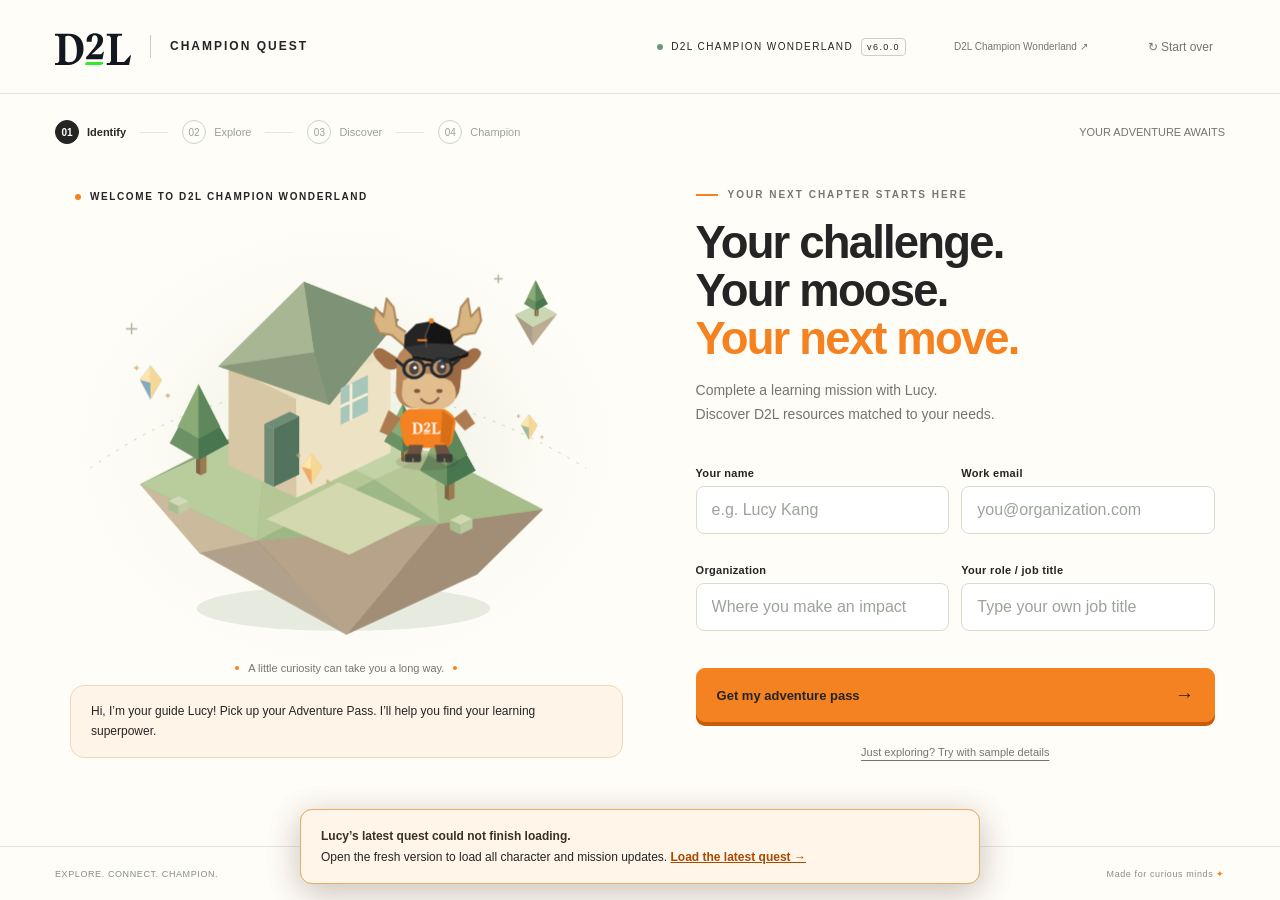
==== site/index.html @ 816f052b "Measure which quest steps anonymous visitors reach" ====
<!doctype html>
<html lang="en"><head><meta charset="UTF-8"><meta name="viewport" content="width=device-width,initial-scale=1"><meta name="theme-color" content="#fffdf8"><meta name="quest-release" content="lucy-wonderland-v6-f4434aa46f"><title>D2L Champion Wonderland v6.0.0 — D2L Champion Quest</title><link rel="stylesheet" href="style.css?v=save-progress-v1"><link rel="stylesheet" href="world.css?v=lucy-wonderland-v6-f4434aa46f-cardqr1"><link rel="stylesheet" href="quest-cards.css?v=lucy-wonderland-v6-f4434aa46f-cardqr1"></head>
<body><header><a class="brand" href="./" aria-label="Champion Quest home"><img class="d2l-logo" src="./assets/d2l-logo.svg" width="88" height="42" alt="D2L"><i></i><span>CHAMPION QUEST</span></a><div class="edition"><span class="live-dot"></span> D2L CHAMPION WONDERLAND <small>v6.0.0</small></div><a class="text-btn herd-header-link" href="./herd.html" target="_blank" rel="noopener">D2L Champion Wonderland ↗</a><button class="text-btn" id="reset">↻ Start over</button></header><main id="app"></main><footer><span>EXPLORE. CONNECT. CHAMPION.</span><span>Made for curious minds <span class="orange">✦</span></span></footer><script>window.QUEST_RELEASE="lucy-wonderland-v6-f4434aa46f";</script><script src="runtime-config.js?v=lucy-wonderland-v6-f4434aa46f-cardqr1"></script><script src="api-client.js?v=funnel1"></script><script src="visit-funnel.js?v=quest-progress-1"></script><script src="boot.js?v=lucy-wonderland-v6-f4434aa46f-cardqr1"></script><script src="crowd-state.js?v=lucy-wonderland-v6-f4434aa46f-cardqr1"></script><script src="live-transport.js?v=lucy-wonderland-v6-f4434aa46f-cardqr1"></script><script src="world-data.js?v=ground-models-v2"></script><script src="world-navigation.js?v=lucy-wonderland-v6-f4434aa46f-cardqr1"></script><script src="world-environment.js?v=lucy-wonderland-v6-f4434aa46f-cardqr1"></script><script src="world-renderer.js?v=ground-models-v2"></script><script src="world-scenery.js?v=ground-models-v2"></script><script src="world-wonderland.js?v=ground-models-v2"></script><script src="moose-details.js?v=lucy-wonderland-v6-f4434aa46f-cardqr1"></script><script src="mascot.js?v=lucy-wonderland-v6-f4434aa46f-cardqr1"></script><script src="world-effects.js?v=ground-models-v2"></script><script src="moose-search.js?v=lucy-wonderland-v6-f4434aa46f-cardqr1"></script><script src="google-forms-client.js?v=quest-progress-1"></script><script src="private-forms-client.js?v=lucy-wonderland-v6-f4434aa46f-cardqr1"></script><script src="records.js?v=lucy-wonderland-v6-f4434aa46f-cardqr1"></script><script src="world-client.js?v=quest-progress-1"></script><script src="mission-catalog.js?v=lucy-wonderland-v6-f4434aa46f-cardqr1"></script><script src="solution-matching.js?v=lucy-wonderland-v6-f4434aa46f-cardqr1"></script><script src="challenge-catalog.js?v=lucy-wonderland-v6-f4434aa46f-cardqr1"></script><script src="quest-catalog.js?v=lucy-wonderland-v6-f4434aa46f-cardqr1"></script><script src="discovery-ui.js?v=lucy-wonderland-v6-f4434aa46f-cardqr1"></script><script src="lead-ui.js?v=text-matches-1"></script><script src="card-template.js?v=lucy-wonderland-v6-f4434aa46f-cardqr1"></script><script src="card-art.js?v=lucy-wonderland-v6-f4434aa46f-cardqr1"></script><script src="quest-cards.js?v=save-progress-v1"></script><script src="app.js?v=quest-progress-1"></script></body></html>
---- site/style.css ----
:root{--ink:#263b35;--muted:#718078;--orange:#ed7a39;--cream:#f7f6ed;--line:#dce2d6;--green:#3e6b51;--light:#edf1e5}*{box-sizing:border-box}body{margin:0;background:var(--cream);color:var(--ink);font:15px 'DM Sans',Arial,sans-serif}button,input,a{-webkit-tap-highlight-color:transparent}button,input{font:inherit}button,a{touch-action:manipulation}button{cursor:pointer;color:inherit}header{height:94px;max-width:1440px;margin:auto;display:flex;align-items:center;padding:0 55px;gap:36px;border-bottom:1px solid var(--line)}.brand{display:flex;align-items:center;gap:19px;text-decoration:none;color:var(--ink);font-size:12px;letter-spacing:2px;font-weight:700}.brand i{height:23px;width:1px;background:#c4cec1}.edition{margin-left:auto;font-size:10px;letter-spacing:1.4px;display:flex;align-items:center;gap:8px}.edition small{border:1px solid #c8d1c4;border-radius:4px;padding:3px 5px;font-size:9px}.live-dot{width:6px;height:6px;border-radius:50%;background:#6c9879}.text-btn{border:0;background:none;font-size:12px;color:var(--muted);padding:12px}main{max-width:1440px;margin:auto;min-height:calc(100vh - 148px)}.quest-top{padding:26px 55px 0;display:flex;align-items:center;justify-content:space-between}.steps{display:flex;align-items:center;gap:8px}.step{display:flex;gap:8px;align-items:center;color:#98a398;font-size:11px}.step em{width:24px;height:24px;border:1px solid #cbd4c7;border-radius:50%;display:grid;place-items:center;font-style:normal;font-size:10px}.step.active{color:var(--green);font-weight:700}.step.active em,.step.done em{background:var(--green);color:white;border-color:var(--green)}.step-line{height:1px;width:28px;background:var(--line);margin:0 6px}.progress-caption{font-size:11px;color:var(--muted)}.layout{display:grid;grid-template-columns:1.16fr 1fr;gap:48px;padding:25px 65px 30px 45px;align-items:center;min-height:600px}.world-side{position:relative;min-width:0;align-self:stretch;display:flex;flex-direction:column;justify-content:center}.world-tag{position:absolute;top:22px;left:30px;z-index:2;display:flex;gap:9px;align-items:center;font-size:10px;letter-spacing:1.6px;font-weight:700}.world-tag:before{content:'';width:6px;height:6px;background:var(--orange);border-radius:50%}.scene{width:100%;display:block;overflow:visible}.scene-wrap{position:relative}.world-caption{display:flex;align-items:center;justify-content:center;gap:9px;color:var(--muted);font-size:11px;margin-top:-15px}.world-caption i{width:4px;height:4px;background:var(--orange);border-radius:50%}.pip-note{margin:0 25px;padding:16px 20px;border:1px solid #d5dfcf;background:#eef2e6;border-radius:14px;font-size:12px;line-height:1.6}.panel{padding:20px 0;animation:enter .45s ease}.eyebrow{font-size:10px;letter-spacing:2px;font-weight:700;color:var(--green);display:flex;align-items:center;gap:10px}.eyebrow:before{content:'';width:22px;height:2px;background:var(--orange)}h1{font:600 clamp(35px,3.55vw,51px)/1.06 'Outfit',Arial,sans-serif;letter-spacing:-1.8px;margin:19px 0 16px}h1 span{color:var(--orange)}.intro{color:var(--muted);line-height:1.7;font-size:14px;max-width:420px;margin:0 0 25px}.field{display:block;margin:15px 0;font-size:11px;font-weight:700;letter-spacing:.3px}.field input{margin-top:7px;display:block;width:100%;border:1px solid #d6ddcf;background:#fffef9;border-radius:8px;padding:13px 15px;font-size:13px;font-weight:400;outline:none}.field input:focus{border-color:var(--green);box-shadow:0 0 0 3px #3e6b5112}.field input::placeholder{color:#9ba499}.primary{background:var(--green);border:1px solid var(--green);color:white;border-radius:9px;padding:15px 20px;font-size:13px;font-weight:600;display:flex;align-items:center;justify-content:space-between;gap:25px;box-shadow:0 4px 0 #294c39;transition:transform .15s,background .15s;text-decoration:none;min-height:48px}.primary:hover{background:#315a43;transform:translateY(-1px)}.primary:disabled{opacity:.45;cursor:default;transform:none}.full{width:100%;margin-top:22px}.primary .arrow{font-size:19px;font-weight:400}.demo-link{display:block;text-align:center;border:0;background:none;width:100%;margin-top:16px;color:var(--muted);font-size:11px;padding:8px;text-decoration:underline;text-underline-offset:4px}.fine{font-size:10px;color:#829080;line-height:1.6;margin-top:18px}.options{display:grid;gap:9px}.option{width:100%;text-align:left;border:1px solid var(--line);border-radius:10px;padding:13px 15px;background:#fffef8;display:flex;align-items:center;gap:13px;position:relative;min-height:61px;transition:all .18s}.option:hover{border-color:#99b58f;transform:translateX(3px);background:#f2f5e9}.option.selected{border-color:var(--green);background:#edf3e5;box-shadow:inset 0 0 0 1px var(--green)}.option .ico{display:grid;place-items:center;flex-shrink:0;width:35px;height:35px;border-radius:9px;background:#eef0e6;font-size:19px}.option b{display:block;font-size:12px;font-weight:700}.option small{display:block;color:var(--muted);font-size:10px;margin-top:4px;line-height:1.4}.option .tick{margin-left:auto;border:1px solid #cbd4c4;border-radius:50%;width:18px;height:18px;color:transparent;display:grid;place-items:center;font-size:10px}.selected .tick{color:white;background:var(--green);border-color:var(--green)}.grid-two{grid-template-columns:1fr 1fr}.grid-two .option{display:block;padding:15px;min-height:118px}.grid-two .ico{margin-bottom:12px}.grid-two .tick{position:absolute;right:12px;top:13px}.controls{display:flex;align-items:center;gap:15px;margin-top:24px}.controls .primary{flex:1}.back{border:0;background:none;font-size:12px;padding:15px 7px;color:var(--muted)}.hint{font-size:10px;color:var(--muted);margin:12px 0}.world-label{font-size:9px;letter-spacing:2px;fill:#476a51}.hotspot{cursor:pointer;outline:none}.hotspot .ring{fill:#fff7e5;stroke:#eb8440;stroke-width:2;animation:pulse 2.5s infinite;transform-box:fill-box;transform-origin:center}.hotspot:hover .ring,.hotspot:focus .ring{fill:#ed7a39;stroke:#3e6b51}.hotspot text{fill:#37543f;font:700 14px 'DM Sans',sans-serif;pointer-events:none}.hotspot .target-label{font-size:11px;fill:#405e49}.hotspot:focus .ring{stroke-width:4}.float{animation:float 4s ease-in-out infinite}.float-slow{animation:float 6s ease-in-out infinite}.pip{animation:float 3s ease-in-out infinite}.pip-eye{animation:blink 5s infinite;transform-box:fill-box;transform-origin:center}.orbit{animation:orbit 25s linear infinite;transform-origin:320px 290px}.reward{background:#edf2e3;border:1px solid #cbdac0;border-radius:10px;padding:14px 16px;margin:15px 0}.reward b{font-size:12px}.reward p{font-size:11px;line-height:1.6;color:var(--muted);margin:6px 0 0}.checkline{display:flex;align-items:flex-start;gap:10px;font-size:11px;line-height:1.6;margin-top:18px;color:#61705e}.checkline input{accent-color:var(--green);width:18px;height:18px;margin:0;flex-shrink:0}.champion-card{border:1px solid #d1d9c7;background:#f1f3e7;padding:23px;border-radius:12px;margin:15px 0;position:relative;overflow:hidden}.champion-card:after{content:'✳';font-size:130px;position:absolute;right:-14px;top:0;color:#e1e8d6;z-index:0}.champion-card>*{position:relative;z-index:1}.card-kicker{font-size:9px;letter-spacing:2px;color:var(--green)}.card-name{font:600 27px 'Outfit';margin:10px 0 4px}.card-title{color:var(--green);font-size:12px;font-weight:600}.tags{display:flex;gap:6px;flex-wrap:wrap;margin-top:18px}.tags span{background:#fffdf6;border:1px solid #dce2d0;border-radius:5px;padding:6px 8px;font-size:9px}.result-message{font-size:12px;line-height:1.7;padding:14px;background:#e8f0df;border-radius:8px;margin-top:12px}.confetti{pointer-events:none;position:fixed;inset:0;overflow:hidden;z-index:5}.confetti i{position:absolute;top:-25px;width:8px;height:14px;animation:fall 4s ease-in forwards}.modal-shade{position:fixed;inset:0;background:#24352b88;z-index:10;display:grid;place-items:center;padding:20px}.modal-box{background:var(--cream);max-width:400px;padding:30px;border-radius:18px;box-shadow:0 20px 80px #0003}.modal-box h2{font-family:Outfit}.modal-box p{line-height:1.7;color:var(--muted);font-size:13px}footer{display:flex;justify-content:space-between;align-items:center;padding:0 55px;height:54px;border-top:1px solid var(--line);max-width:1440px;margin:auto;font-size:9px;color:#84907f;letter-spacing:.6px}.orange{color:var(--orange)}:focus-visible{outline:3px solid #e98a4f;outline-offset:4px}@keyframes float{0%,100%{transform:translateY(0)}50%{transform:translateY(-10px)}}@keyframes pulse{0%,100%{stroke-opacity:1}50%{stroke-opacity:.35}}@keyframes blink{0%,42%,46%,100%{transform:scaleY(1)}44%{transform:scaleY(.1)}}@keyframes enter{from{opacity:0;transform:translateY(9px)}to{opacity:1;transform:none}}@keyframes orbit{to{transform:rotate(360deg)}}@keyframes fall{to{transform:translateY(105vh) rotate(600deg);opacity:0}}@media(min-width:1500px){.layout{min-height:690px}.scene{max-height:560px}.panel{max-width:460px}}@media(max-width:1050px){header{padding:0 30px;height:78px}.layout{gap:25px;padding:20px 35px 30px 15px;min-height:590px}.quest-top{padding:22px 30px 0}.pip-note{margin:0 12px}.brand{gap:12px;font-size:10px}.edition{font-size:9px}.world-tag{left:22px;top:25px}.scene{margin-top:30px}footer{padding:0 30px}.intro{font-size:12px}h1{font-size:37px}.option{padding:10px 12px}}@media(max-width:720px){header{height:70px;padding:0 20px;gap:8px}.brand{font-size:8px;letter-spacing:1px}.edition{display:none}.text-btn{margin-left:auto;font-size:10px}.quest-top{padding:19px 20px 0}.step{font-size:9px;gap:5px}.step-line{width:12px;margin:0 1px}.progress-caption{font-size:9px}.layout{display:flex;flex-direction:column;gap:10px;padding:0 24px 25px;min-height:0}.world-side{align-self:stretch;min-height:240px}.scene{height:280px;margin:0}.world-tag{top:16px;left:0;font-size:8px}.world-caption{display:none}.pip-note{margin:0;padding:10px 15px;font-size:11px}.panel{width:100%;padding-top:15px}h1{font-size:38px;margin-top:12px}.intro{margin-bottom:15px}.grid-two .option{min-height:100px}.grid-two .ico{margin-bottom:8px}footer{height:50px;padding:0 20px;font-size:8px}footer span:nth-child(2){display:none}}@media(prefers-reduced-motion:reduce){*,*:before,*:after{animation:none!important;transition:none!important}}
@media(min-width:721px) and (max-width:1100px){.layout{min-height:570px;padding-top:12px;padding-bottom:16px}.panel{padding:0}h1{font-size:34px;margin:13px 0 12px}.intro{margin-bottom:16px;line-height:1.6}.field{margin:10px 0}.field input{padding:11px 13px;margin-top:6px}.full{margin-top:15px}.demo-link{margin-top:10px;padding:6px}.fine{margin-top:10px}.options{gap:8px}.grid-two .option{min-height:100px;padding:12px}.grid-two .ico{margin-bottom:7px}.controls{margin-top:17px}.option{min-height:56px}.champion-card{padding:17px;margin:12px 0}.checkline{margin-top:12px}}


.record-save-status{margin-top:16px;padding:10px 12px;border:1px solid #d6dfd0;border-radius:10px;color:#36564a;background:#f2f6ed;font-size:13px;line-height:1.5}.record-save-status.save-failed{color:#8c3d1f;background:#fff1e8;border-color:#e4bba5}.record-save-status[hidden]{display:none}

.save-progress{display:grid;gap:6px;width:100%;font-size:.92em;text-align:start}
.save-track{position:relative;overflow:hidden;display:block;width:100%;height:4px;border-radius:3px;background:rgb(108 76 33 / 18%)}
.save-track::before{content:'';position:absolute;inset:0 auto 0 0;width:34%;border-radius:inherit;background:currentColor;animation:quest-saving 1.4s ease-in-out infinite alternate}
@keyframes quest-saving{from{transform:translateX(0)}to{transform:translateX(194%)}}
.controls .primary:has(.save-progress){opacity:1;color:#473017;background:#ffe5c4}
.controls .primary:has(.save-progress)>.arrow{display:none}
.panel>.save-progress{margin-top:14px;color:#49604d}
@media(prefers-reduced-motion:reduce){.save-track::before{animation:none;left:33%}}
---- site/world.css ----
:root{--ink:#242424;--orange:#f58220;--cream:#fffdf8;--green:#292929;--muted:#73766e;--line:#e7e6de}.primary{background:#f58220;border-color:#f58220;color:#242424;box-shadow:0 4px 0 #c85d07;font-weight:800}.primary:hover{background:#f99947}.eyebrow{color:#76796e}.eyebrow:before{background:#f58220}.option.selected{border-color:#f58220;background:#fff4e7;box-shadow:inset 0 0 0 1px #f58220}.selected .tick{background:#f58220;border-color:#f58220;color:#242424}.step.active em,.step.done em{background:#242424;border-color:#242424}.pip-note{background:#fff4e8;border-color:#efd7bd}.field input{background:#fff}.moose-breathe{animation:moose-breathe 3s ease-in-out infinite;transform-box:fill-box;transform-origin:50% 80%}@keyframes moose-breathe{50%{transform:scale(1.015) translateY(-2px)}}.level-preview{position:relative;height:420px;border-radius:20px;overflow:hidden;border:1px solid #e3e5db;margin:38px 10px 15px;background:#eef0e5}.level-preview canvas{display:block;width:100%;height:100%}.level-explore{position:absolute;bottom:14px;left:50%;transform:translateX(-50%);border:1px solid #d5d8c8;background:#fffef5ee;padding:11px 16px;border-radius:30px;font-size:11px;white-space:nowrap;box-shadow:0 3px 12px #34452e0d}.live-entry{border:1px solid #e4ddd1;background:#fff8ef;padding:11px 15px;border-radius:8px;display:block;width:100%;margin-top:12px;text-align:left;font-size:11px}.live-entry span{float:right;color:#a75b1b}.world-overlay{position:fixed;inset:0;z-index:20;background:#faf9f2;display:flex;flex-direction:column}.world-header{height:76px;padding:0 30px;display:flex;align-items:center;gap:24px;border-bottom:1px solid #e0e1d7;background:#fffdf8;flex-shrink:0}.world-logo{display:flex;align-items:center;flex-shrink:0}.world-header-title{font:600 17px Outfit,Arial}.world-header-title small{display:block;font:10px 'DM Sans',Arial;color:#7a7d73;letter-spacing:.7px;margin-top:4px}.network-pill{margin-left:auto;font-size:10px;display:flex;align-items:center;gap:7px;background:#eef3e8;border:1px solid #d8e2cc;padding:8px 11px;border-radius:30px}.network-pill i{width:6px;height:6px;border-radius:50%;background:#7b9d5d}.network-pill.offline{background:#fff0df}.network-pill.offline i{background:#e59044}.world-close{background:transparent;border:1px solid #dcded3;border-radius:8px;padding:10px 14px;font-size:11px}.world-main{display:flex;min-height:0;flex:1}.world-stage{flex:1;min-width:0;position:relative;overflow:hidden}.world-canvas{height:100%;width:100%;display:block;cursor:crosshair;touch-action:manipulation}.world-map-heading{position:absolute;top:28px;left:30px;pointer-events:none}.world-map-heading .eyebrow{font-size:9px;letter-spacing:1.7px}.world-map-heading h2{font:600 clamp(24px,3vw,40px) Outfit,Arial;margin:10px 0;color:#262b26;letter-spacing:-1px}.world-map-heading p{font-size:11px;color:#6f796a;max-width:330px;line-height:1.6}.world-instructions{position:absolute;bottom:25px;left:50%;transform:translateX(-50%);background:#fffef3e8;border:1px solid #dedfce;border-radius:30px;padding:12px 19px;font-size:10px;white-space:nowrap;color:#5e6759;box-shadow:0 4px 14px #22332408}.world-instructions b{color:#252525}.world-rail{width:270px;background:#fffdf8;border-left:1px solid #e0e1d7;flex-shrink:0;overflow-y:auto;padding:25px 22px}.rail-label{font-size:9px;letter-spacing:1.7px;color:#7e8376;font-weight:700;margin:0 0 12px}.world-switch{padding:12px;border:1px solid #dedfd4;background:#fffdf7;border-radius:9px;width:100%;text-align:left;display:flex;align-items:center;gap:10px;margin:7px 0;font-size:11px}.world-switch.active{border-color:#ed9b56;background:#fff3e3}.world-switch .world-emoji{font-size:20px}.world-switch b{display:block;font-size:11px}.world-switch small{font-size:9px;color:#7f8577;display:block;margin-top:4px}.world-switch .room-count{margin-left:auto;background:#eeeede;border-radius:50%;min-width:20px;height:20px;display:grid;place-items:center;font-size:9px}.rail-divider{height:1px;background:#e5e7da;margin:22px 0}.visitor{display:flex;align-items:center;gap:8px;font-size:11px;line-height:1.4;margin:12px 0}.visitor .avatar-dot{width:25px;height:25px;border-radius:7px;border:2px solid #fff;box-shadow:0 0 0 1px #e0dfd1}.visitor small{display:block;font-size:9px;color:#8c8e84}.empty-world{font-size:11px;line-height:1.7;color:#7b8376}.rail-action{border:1px solid #daddcf;background:#fffdf8;border-radius:8px;padding:11px 13px;font-size:11px;width:100%;text-align:left;margin:7px 0}.rail-action em{float:right;font-style:normal;color:#ae601f}.rail-quest{margin-top:18px;width:100%;font-size:11px}.world-status{font-size:10px;color:#777d70;line-height:1.6;margin-top:14px}.join-dialog{position:absolute;inset:0;background:#27302544;backdrop-filter:blur(5px);display:grid;place-items:center;padding:20px;z-index:3}.character-card{width:690px;max-width:100%;max-height:95%;overflow-y:auto;background:#fffdf8;border:1px solid #e8e6d9;border-radius:22px;padding:29px;box-shadow:0 25px 100px #1725142e}.character-card h2{font:600 32px Outfit,Arial;letter-spacing:-1px;margin:10px 0}.character-card>p{font-size:12px;color:#79806f;line-height:1.7}.character-grid{display:grid;grid-template-columns:210px 1fr;gap:28px;margin-top:22px}.character-preview{background:#eef0e6;border:1px solid #dfe4d2;border-radius:15px;overflow:hidden;align-self:start;position:sticky;top:0}.character-preview canvas{width:100%;height:auto;display:block}.character-preview p{text-align:center;font-size:10px;color:#7f8578;margin:0 0 16px}.custom-label{font-size:10px;font-weight:700;margin:0 0 9px;display:block}.custom-input{border:1px solid #d9ddcf;border-radius:7px;padding:11px;width:100%;font-size:12px;margin:0 0 16px;background:#fff}.swatches{display:flex;gap:7px;margin-bottom:19px}.swatch{width:28px;height:28px;background:var(--swatch);border:3px solid #fffdf8;border-radius:50%;box-shadow:0 0 0 1px #d8dccc;position:relative}.swatch[aria-pressed=true]{box-shadow:0 0 0 2px #282c25}.swatch[aria-pressed=true]:after{content:'✓';position:absolute;inset:0;display:grid;place-items:center;font-size:10px;color:#fff;text-shadow:0 1px 4px #0008}.style-picks{display:flex;gap:6px;flex-wrap:wrap;margin-bottom:17px}.style-pick{padding:8px 10px;font-size:10px;border:1px solid #d8dccd;border-radius:6px;background:#fff}.style-pick[aria-pressed=true]{border-color:#f58220;background:#fff0db}.character-actions{display:flex;align-items:center;gap:15px;margin-top:20px}.character-actions .primary{flex:1}.character-privacy{font-size:9px;color:#8a8d81;margin-top:14px;line-height:1.6}.world-error{font-size:11px;background:#fff1df;border:1px solid #f0d0ac;padding:10px;border-radius:7px;line-height:1.6;color:#92571d}.world-join-info{position:absolute;top:25px;right:25px;max-width:350px;padding:20px;background:#fffdf5;border:1px solid #d9ddce;border-radius:14px;box-shadow:0 10px 40px #27332120;z-index:4}.world-join-info h3{font:600 20px Outfit}.world-join-info p{font-size:11px;line-height:1.7;color:#6b7662}.world-join-info code{display:block;padding:12px;border-radius:6px;background:#f0f0e6;font-size:12px;word-break:break-all;color:#272d25}.world-join-info .text-btn{padding-left:0}.scene-reaction{position:absolute;bottom:62px;left:50%;transform:translateX(-50%);background:#252525;color:#fff9e9;padding:9px 14px;border-radius:30px;font-size:10px;max-width:90%;text-align:center}.world-task-banner{border-left:3px solid #f58220;padding:10px 12px;background:#fff4e5;font-size:11px;line-height:1.6;color:#6c655a;margin-bottom:18px}.world-task-banner b{display:block;color:#272727}.world-live-link{border:none;background:transparent;text-decoration:underline;font-size:10px;color:#666;margin-top:10px;cursor:pointer}@media(max-width:1050px){.world-rail{width:235px;padding:22px 17px}.world-header{padding:0 22px;height:67px;gap:16px}.world-map-heading{top:20px;left:22px}.world-map-heading h2{font-size:29px}.world-map-heading p{max-width:270px}.level-preview{height:350px;margin-top:42px}.network-pill{font-size:9px;padding:7px}}@media(max-width:720px){.world-header{padding:0 15px;gap:10px;height:65px}.world-header-title{font-size:12px}.world-header-title small{font-size:8px}.world-close{font-size:9px;padding:8px}.network-pill{font-size:8px;padding:7px}.world-main{flex-direction:column}.world-rail{width:100%;height:160px;display:flex;gap:10px;padding:14px;overflow-x:auto;overflow-y:hidden;border-left:0;border-top:1px solid #e0e1d7}.world-rail>section{min-width:200px}.world-rail .rail-divider{display:none}.world-rail .rail-label{margin-bottom:5px}.world-switch{padding:7px;margin:4px 0}.world-switch small{display:none}.world-rail .rail-action{padding:8px}.world-rail .rail-quest{margin-top:7px;padding:10px;min-height:35px}.world-rail section:nth-child(2){max-width:170px;min-width:150px}.world-rail section:first-child{min-width:210px}.world-map-heading{top:16px;left:18px}.world-map-heading h2{font-size:25px;margin-top:7px}.world-map-heading p{display:none}.world-instructions{font-size:8px;padding:10px;bottom:14px}.character-card{padding:22px;max-height:98%}.character-card h2{font-size:27px}.character-grid{grid-template-columns:125px 1fr;gap:18px;margin-top:16px}.swatches{gap:4px}.swatch{width:24px;height:24px}.style-pick{padding:7px}.character-actions{gap:10px}.character-actions .primary{font-size:11px;padding:12px}.character-preview p{font-size:8px}.level-preview{height:270px;margin:28px 0 10px}.scene-reaction{font-size:9px}}
.swatches{flex-wrap:wrap;gap:8px}.character-card{width:790px}.character-grid{grid-template-columns:220px 1fr}.character-options{max-height:48vh;overflow-y:auto;padding:2px 12px 5px 3px;scrollbar-width:thin;scrollbar-color:#d7d9ca transparent}.custom-range{width:100%;accent-color:#f58220;margin:0 0 20px}.custom-label output{float:right;font-weight:400;color:#9b662c}.herd-header-link{text-decoration:none;font-size:10px;white-space:nowrap}.rail-action{display:block;text-decoration:none;color:inherit}.discovery-step{max-height:440px;overflow-y:auto;padding:2px 10px 5px 2px;scrollbar-width:thin;scrollbar-color:#d7d9ca transparent}.discovery-counter{font-size:8px;font-weight:700;letter-spacing:1.6px;color:#a36a30;margin:3px 0 14px}.discovery-intro{font-size:12px;line-height:1.7;color:#7c8075}.discovery-step fieldset{border:0;padding:0;margin:20px 0}.discovery-step legend{font-size:12px;font-weight:700;line-height:1.5;margin-bottom:10px}.discovery-step legend small{font-size:10px;font-weight:400;color:#8a8f7d;white-space:nowrap}.discovery-choices{display:flex;gap:7px;flex-wrap:wrap}.discovery-choice{background:#fffef9;border:1px solid #dce0d1;border-radius:8px;padding:9px 11px;text-align:left;font-size:11px;line-height:1.5;flex:1 1 42%}.discovery-choice small{display:block;font-size:9px;color:#8a8c80;margin-top:3px;line-height:1.5}.discovery-choice:hover{border-color:#e8ab72}.discovery-choice.selected{border-color:#ed9348;background:#fff0df;box-shadow:inset 0 0 0 1px #ed9348}.discovery-footnote{font-size:9px;line-height:1.7;color:#8d9183}.story-preferences .discovery-choice{min-height:59px}.panel:has(.discovery-step) h1{font-size:39px}.panel:has(.discovery-step) .controls{margin-top:15px}.options.grid-two:has([data-select=officehours]){max-height:390px;overflow-y:auto;padding:2px 9px 4px 2px;scrollbar-width:thin}.options.grid-two:has([data-select=officehours]) .option{min-height:100px}.world-error{margin-top:12px}@media(max-width:1050px){.discovery-step{max-height:370px}.panel:has(.discovery-step) h1{font-size:33px}.options.grid-two:has([data-select=officehours]){max-height:365px}.character-card{width:735px}.character-grid{grid-template-columns:200px 1fr}.character-options{max-height:43vh}}@media(max-width:720px){.character-grid{grid-template-columns:125px 1fr;gap:16px}.character-options{max-height:48vh;padding-right:5px}.swatches{gap:7px}.herd-header-link{display:none}.discovery-step{max-height:none;overflow:visible;padding:0}.panel:has(.discovery-step) h1{font-size:35px}.discovery-choice{font-size:11px;padding:10px;flex-basis:42%}.options.grid-two:has([data-select=officehours]){max-height:none;overflow:visible;padding:0}.character-card h2{font-size:25px}.character-card>p{font-size:11px}.character-actions{position:sticky;bottom:-22px;padding:12px 0 4px;background:#fffdf8}.character-preview{top:0}}
.usecase-note{display:block;width:100%;border:1px solid #d9decf;border-radius:8px;padding:11px 12px;font:11px/1.6 'DM Sans',Arial,sans-serif;color:#343b31;background:#fffef9;resize:vertical;min-height:73px}.usecase-note:focus{outline:2px solid #e9a263;outline-offset:1px}.custom-label small{font-weight:400;color:#8b8f81;margin-left:5px}
.release-notice{position:fixed;bottom:16px;left:50%;transform:translateX(-50%);z-index:80;max-width:90vw;width:680px;padding:16px 20px;background:#fff5e8;border:1px solid #e9ac6c;border-radius:12px;box-shadow:0 8px 35px #47321e28;font-size:12px;line-height:1.7}.release-notice strong{display:block;color:#383126}.release-notice a{color:#a64a04;font-weight:700;white-space:nowrap}.mission-progress{display:flex;justify-content:center;align-items:center;gap:26px;padding:11px 25px 0;font-size:9px;color:#8c9184}.mission-progress span{display:flex;align-items:center;gap:7px}.mission-progress i{font-style:normal;display:grid;place-items:center;width:18px;height:18px;border:1px solid #d9ddce;border-radius:50%;font-size:9px}.mission-progress .collected{color:#886127}.mission-progress .collected i{color:#b5681b;background:#fff0dc;border-color:#edc58c}.powerup-scroll{max-height:440px;overflow:auto;padding:0 10px 4px 2px;scrollbar-width:thin}.mission-match{padding:14px;background:#fff5e7;border:1px solid #ecd9bd;border-radius:11px}.match-row{display:flex;gap:13px;margin:14px 0}.match-row>span{font-size:20px;color:#d98b3c}.match-row b{font-size:12px}.match-row p{font-size:11px;line-height:1.6;color:#777868;margin:5px 0}.match-row a{font-size:10px;color:#98571d;text-decoration:underline;text-underline-offset:3px}.finish-scroll{max-height:360px;overflow:auto;padding-right:8px;scrollbar-width:thin}.resource-pack{padding:18px;background:#fff6e9;border:1px solid #ebd7b9;border-radius:12px}.resource-pack p{font-size:11px;line-height:1.7;color:#707668}.resource-pack p strong{color:#353b32}.resource-link{display:flex;justify-content:space-between;align-items:center;gap:12px;background:#fffdf7;border:1px solid #e0dfd0;border-radius:8px;padding:12px 13px;margin:9px 0;color:#31382d;text-decoration:none}.resource-link b{font-size:12px}.resource-link span{font-size:9px;color:#a2692f}.panel:has(.powerup-scroll) h1,.panel:has(.finish-scroll) h1{font-size:38px}@media(max-width:1050px){.mission-progress{padding-top:9px;font-size:8px;gap:21px}.powerup-scroll{max-height:365px}.finish-scroll{max-height:290px}.panel:has(.powerup-scroll) h1,.panel:has(.finish-scroll) h1{font-size:32px}.layout:has(.powerup-scroll),.layout:has(.finish-scroll){padding-top:10px;min-height:540px}}@media(max-width:720px){.mission-progress{gap:9px;font-size:7px;padding:13px 10px 0;flex-wrap:wrap}.mission-progress i{width:15px;height:15px;font-size:7px}.powerup-scroll,.finish-scroll{max-height:none;overflow:visible;padding:0}.panel:has(.powerup-scroll) h1,.panel:has(.finish-scroll) h1{font-size:35px}.resource-link{padding:10px}.release-notice{font-size:11px;padding:12px 16px}}
.mission-options{display:grid;grid-template-columns:1fr 1fr;gap:9px}.mission-options .option{align-items:flex-start;padding:12px;min-height:118px;gap:8px}.mission-options .option .ico{width:25px;height:27px;font-size:17px;flex-shrink:0}.mission-options .option b{font-size:11px;line-height:1.45;padding-right:5px}.mission-options .option small{font-size:9px;line-height:1.55}.mission-options .option .tick{position:absolute;right:8px;bottom:8px;width:14px;height:14px;font-size:8px}.matched-mission-title{font:600 25px/1.2 Outfit,Arial,sans-serif;letter-spacing:-.5px;margin:12px 0}.mission-scenario{font-size:12px;line-height:1.8;color:#6c705f}.mission-vision{border-left:3px solid #ed9953;padding:10px 13px;background:#fffaf1;font-size:11px;margin:14px 0}.mission-vision p{margin:6px 0 0;font-size:11px;line-height:1.7;color:#797d6d}.mission-evidence{font-size:11px;line-height:1.7;margin:10px 0;color:#757b69}.mission-evidence b{color:#3d4437}.resource-cart-note{border-top:1px solid #e2dccb;padding-top:12px;font-size:10px!important}.champions-guide{border:1px solid #e6dec9;background:#fff8eb;border-radius:9px;padding:14px 16px;margin:16px 0 6px;font-size:11px;line-height:1.7}.champions-guide ol{margin:8px 0;padding-left:18px;font-size:10px;color:#777b6c}.champions-guide p{font-size:9px;color:#929382;margin:8px 0 0}@media(max-width:1050px){.mission-options .option{min-height:112px;padding:10px}.matched-mission-title{font-size:22px}.mission-scenario{font-size:11px}.champions-guide{padding:11px 14px}}@media(max-width:720px){.mission-options .option{min-height:128px}.mission-options .option .ico{display:none}.mission-options .option b{font-size:12px}.mission-options .option small{font-size:10px}.matched-mission-title{font-size:24px}}
.world-main{position:relative}.world-overlay:not(.tools-open) .world-rail{display:none}.world-overlay.tools-open .world-rail{position:absolute;right:16px;top:14px;bottom:95px;z-index:4;width:245px;border:1px solid #dedfd2;border-radius:14px;box-shadow:0 10px 40px #35402a22;background:#fffdf8f5}.world-overlay .world-map-heading p{display:none}.world-overlay .world-map-heading h2{font-size:30px;margin:6px 0}.world-overlay .world-map-heading .eyebrow{font-size:8px}.world-pillbar{position:absolute;bottom:70px;left:50%;transform:translateX(-50%);display:flex;gap:7px;padding:7px;background:#fffef5e8;border:1px solid #d8decc;border-radius:28px;white-space:nowrap}.world-pill{border:1px solid transparent;border-radius:20px;padding:9px 13px;background:transparent;font-size:10px;color:#67735d;display:flex;gap:8px;align-items:center}.world-pill.active{background:#fff0db;border-color:#eab77d;color:#4a432f}.world-pill span{font-size:8px;background:#e8eddc;border-radius:20px;min-width:19px;padding:3px 5px}.world-overlay .world-instructions{bottom:20px}.world-overlay #world-visitors{max-height:170px;overflow:auto}.advanced-moose{margin-top:6px;border-top:1px solid #dedfce;padding-top:14px}.advanced-moose summary{font-size:11px;font-weight:700;color:#8e6331;cursor:pointer;margin-bottom:15px}.advanced-moose:not([open]){padding-bottom:6px}.character-options{max-height:43vh}.moose-breathe{animation:lucy-hop 1.3s ease-in-out infinite;transform-box:fill-box;transform-origin:50% 100%}.lucy-wave{transform-origin:28px 36px;transform-box:view-box}.lucy-wave.is-waving{animation:lucy-wave 1.8s ease-in-out}.mission-actions{display:flex;gap:10px;align-items:stretch;flex-wrap:wrap;margin-top:19px}.mission-actions .primary{font-size:11px;box-shadow:0 3px 0 #c85d07;flex:1;white-space:nowrap;padding:12px}.follow-up-button{flex:1;border:1px solid #d6aa75;border-radius:8px;padding:12px;background:#fffaf1;font-size:11px;font-weight:700;white-space:nowrap}.follow-up-button[aria-pressed=true]{background:#eaf1e1;border-color:#a9ba92}.follow-up-button:disabled{opacity:.6;cursor:wait}.follow-up-note{font-size:9px;line-height:1.7;color:#838576;margin-top:13px}.support-match{padding:13px;background:#fffaf2;border:1px solid #e6d6b9;border-radius:8px;margin-top:15px}.support-match b{font-size:11px}.support-match p{font-size:10px;line-height:1.7;color:#7c806e}.support-match a{font-size:10px;color:#98571d}@keyframes lucy-hop{0%,100%{transform:translateY(0) scale(1.02,.98)}38%,62%{transform:translateY(-11px) scale(.99,1.01)}80%{transform:translateY(0) scale(1.035,.97)}}@keyframes lucy-wave{0%,100%{transform:rotate(0)}15%,45%,75%{transform:rotate(-62deg)}30%,60%,90%{transform:rotate(-27deg)}}@media(max-width:720px){.world-overlay.tools-open .world-rail{height:auto;display:block;left:auto;right:10px;top:10px;bottom:105px;max-width:240px;overflow:auto;padding:18px}.world-overlay.tools-open .world-rail>section{min-width:0;max-width:none}.world-pillbar{gap:3px;padding:5px;bottom:65px;max-width:96%;overflow-x:auto}.world-pill{padding:8px;font-size:8px;gap:4px}.world-pill span{font-size:7px;min-width:16px}.world-header-title{font-size:11px}.world-close{padding:8px;font-size:8px}.world-overlay .world-map-heading h2{font-size:23px}.world-overlay .world-header{gap:8px}.character-options{max-height:45vh}.mission-actions{gap:8px}.mission-actions .primary,.follow-up-button{font-size:10px;padding:11px}}

/* Official D2L artwork: keep the full mark and its original proportions. */
.brand .d2l-logo{display:block;width:76px;height:auto;flex-shrink:0}.world-logo .d2l-logo{display:block;width:72px;height:auto}@media(max-width:720px){.brand .d2l-logo{width:64px}.world-logo .d2l-logo{width:58px}}

/* Common Ground v5: one campus and a mission action that stays visible. */
.world-mission-cta{font-size:12px;min-height:40px;padding:10px 18px;white-space:nowrap;box-shadow:0 3px 0 #c85d07}.world-pillbar .world-pill{cursor:default}.world-pillbar [aria-current=true]{border-color:#eab77d;background:#fff0db}.world-overlay .world-header{gap:16px}.quick-discovery{max-height:510px}.quick-discovery fieldset{margin:19px 0}.quick-discovery .discovery-intro{margin-top:0}.quick-discovery .discovery-choice{padding:8px 10px;font-size:10px}.quick-discovery .discovery-choice small{font-size:9px}.world-overlay .world-map-heading h2{font-size:27px}.world-overlay .world-header-title small{max-width:220px;line-height:1.4}
@media(max-width:720px){.world-overlay .world-header{flex-wrap:wrap;height:auto;min-height:100px;padding:10px 13px;gap:8px}.world-overlay .world-header-title{flex:1}.world-overlay .network-pill{display:none}.world-mission-cta{order:8;flex-basis:100%;margin:0;font-size:12px;min-height:36px}.world-overlay .world-map-heading{top:13px}.world-overlay .world-map-heading h2{font-size:22px}.world-pillbar{width:max-content;max-width:96%;justify-content:center}.quick-discovery{max-height:none}}
/* Expanded grounds keep all areas connected, with an optional closer view. */
.world-view-controls{position:absolute;right:16px;top:60px;display:flex;gap:5px;padding:5px;border:1px solid #dce2d3;border-radius:10px;background:#fffdf4ed;z-index:2}.world-view-controls button{min-width:32px;min-height:30px;padding:6px 9px;border:1px solid #e1e4d8;border-radius:6px;background:#fffdf6;font-size:10px;color:#5c6954}.world-view-controls button:hover{background:#fff0d9;border-color:#edb877}@media(max-width:560px){.world-view-controls{top:108px;right:16px;gap:4px}.world-view-controls button{padding:6px 8px}}
.world-next-step{position:absolute;left:50%;bottom:99px;transform:translateX(-50%);display:flex;align-items:center;gap:16px;width:max-content;max-width:calc(100% - 130px);padding:16px 19px;background:#fffdf9f5;border:2px solid #f58220;border-radius:18px;box-shadow:0 9px 36px #60451b25;z-index:2}.next-step-number{display:grid;place-items:center;width:38px;height:38px;flex-shrink:0;border-radius:12px;background:#fff0df;color:#a6500d;font:700 16px Outfit,Arial}.world-next-step b{font-size:13px;display:block}.world-next-step small{font-size:10px;color:#6e7568;display:block;margin-top:5px}.world-next-step .primary{min-height:52px;font-size:14px;padding:13px 21px;border-radius:10px;display:flex;align-items:center;gap:20px;white-space:nowrap;animation:mission-invite 3.5s ease-in-out infinite}.world-next-step .primary span{font-size:20px}.world-overlay .world-pillbar{bottom:33px}.world-overlay .world-instructions{bottom:9px;padding:0;background:transparent;border:0;box-shadow:none;font-size:9px}.world-mission-cta{min-height:48px;font-size:12px}.pass-fields{display:grid;grid-template-columns:1fr 1fr;gap:0 12px}.quick-pass .field input{font-size:16px;min-height:48px}.mission-options{display:grid;grid-template-columns:1fr 1fr;gap:9px;max-height:420px;overflow:auto;padding:3px 4px 7px}.mission-options .option{padding:12px;min-height:95px;align-items:flex-start;position:relative;gap:8px}.mission-options .option .ico{font-size:21px;flex-shrink:0;width:24px}.mission-options .option b{font-size:12px;line-height:1.4}.mission-options .option small{font-size:10px;line-height:1.4;margin-top:6px}.mission-options .option .tick{width:17px;height:17px;flex-shrink:0;margin-top:1px}.mission-selection-count{font-size:11px;color:#6d715f;margin:10px 0}.matched-resource-grid{display:grid;grid-template-columns:1fr 1fr;gap:9px}.matched-resource-grid .match-row{margin:0;padding:12px;align-items:flex-start;border:1px solid #e5dece;background:#fffdf7;border-radius:10px;gap:8px}.matched-resource-grid .match-row>span{font-size:22px}.matched-resource-grid .match-row b{font-size:12px}.matched-resource-grid .match-row p{font-size:10px;line-height:1.5}.selected-track-chips{display:flex;flex-wrap:wrap;gap:5px;margin:12px 0}.selected-track-chips span{font-size:9px;line-height:1.5;border:1px solid #ead8bf;background:#fff4e4;padding:5px 8px;border-radius:8px}.resource-actions{display:flex;flex-wrap:wrap;gap:8px;align-items:center}.resource-actions a{font-size:10px;min-height:36px;display:inline-flex;align-items:center;color:#8b4b17}.resource-actions .mini-demo{background:#ffe0bd;border:1px solid #f6bb7f;border-radius:6px;padding:5px 8px;color:#3a332b;font-weight:700}.match-answers{padding:12px 0;border-bottom:1px solid #e7e1d5;margin-top:5px}.match-answers summary{font-size:11px;cursor:pointer;min-height:28px}.match-answers p{font-size:10px;line-height:1.6}.quick-discovery .discovery-choice{min-height:44px}.quick-discovery{scrollbar-gutter:stable}.quick-discovery legend{line-height:1.5}@keyframes mission-invite{50%{box-shadow:0 4px 0 #c85d07,0 0 0 5px #f582201d}}
@media(max-width:1050px){.world-next-step{gap:12px;max-width:calc(100% - 105px);padding:13px 15px}.world-next-step b{font-size:12px}.world-next-step .primary{padding:12px 16px;font-size:13px}.mission-options{max-height:360px}.mission-options .option{min-height:88px;padding:10px;gap:6px}.mission-options .option b{font-size:11px}.matched-resource-grid{grid-template-columns:1fr}.pass-fields{column-gap:10px}.quick-pass .field{font-size:11px}.world-next-step small{max-width:230px;line-height:1.5}}
@media(max-width:720px){.world-next-step{bottom:96px;max-width:calc(100% - 28px);width:440px;padding:12px;gap:9px;flex-wrap:wrap}.world-next-step .primary{flex:1;min-height:48px;justify-content:center}.world-next-step>div{flex:1}.world-next-step small{max-width:none}.world-next-step .next-step-number{width:32px;height:32px;font-size:13px}.world-overlay .world-pillbar{bottom:34px;max-width:96%;justify-content:flex-start}.world-overlay .world-instructions{font-size:8px;bottom:12px}.mission-options{max-height:none;overflow:visible;padding:2px}.mission-options .option{min-height:94px}.pass-fields{grid-template-columns:1fr}.quick-pass .field{margin:6px 0}.matched-resource-grid{grid-template-columns:1fr}.world-mission-cta{min-height:44px}}
.custom-picks{border:0;padding:0;margin:15px 0}.custom-picks legend{font-size:11px;font-weight:700;margin-bottom:9px}.custom-picks .style-pick{min-height:39px;font-size:11px;padding:9px 11px}.character-card .custom-input{font-size:16px;min-height:46px}.character-options{overflow-y:auto;scrollbar-gutter:stable;padding-right:5px}.season-pick{display:flex;gap:8px;align-items:center}.coat-icon{width:20px;height:22px;display:inline-block;clip-path:polygon(25% 0,40% 9%,60% 9%,75% 0,100% 25%,85% 55%,77% 45%,80% 100%,20% 100%,23% 45%,15% 55%,0 25%);background:#f58220}.coat-icon.autumn{background:linear-gradient(90deg,#b56437 45%,#eadbc3 45% 55%,#b56437 55%)}.coat-icon.winter{width:24px;background:repeating-linear-gradient(0deg,#557583 0 5px,#c3d4ce 5px 6px);filter:drop-shadow(0 -2px 0 #e5d4b8)}.world-header-title{font-size:15px}.world-header-title small{max-width:270px}.world-map-heading h2{max-width:490px}.herd-title h1{font-size:22px}.character-actions .primary{min-height:48px}@media(max-width:720px){.world-map-heading h2{max-width:300px}.custom-picks .style-pick{min-height:42px}.character-card h2{font-size:25px}.character-privacy{font-size:10px}}
.world-stage,.common-campus{container-type:inline-size}
.map-hud{position:absolute;top:14px;right:16px;z-index:5;display:flex;flex-direction:column;align-items:flex-end;gap:8px;max-width:calc(100% - 24px)}
.map-hud .world-view-controls{position:static;flex-wrap:wrap;justify-content:flex-end;margin:0}
.map-hud-row{display:flex;flex-wrap:wrap;justify-content:flex-end;align-items:center;gap:8px;max-width:100%}
.map-season{padding:9px 11px;border:1px solid #dbe2d3;border-radius:10px;background:#fffdf5ed;color:#5c6e5a;font:10px Arial;white-space:nowrap}
.moose-search{position:relative;max-width:100%;font-size:12px;color:#40583f}
.moose-search summary{box-sizing:border-box}
@container(max-width:900px){.map-hud{top:78px;right:12px}}
.moose-search summary{list-style:none;cursor:pointer;display:block;margin-left:auto;width:max-content;max-width:100%;overflow:hidden;text-overflow:ellipsis;white-space:nowrap;padding:11px 14px;border:1px solid #cdd8c2;border-radius:10px;background:#fffdf5f5;font-weight:700;box-shadow:0 3px 14px #35402a12}
.moose-search summary::-webkit-details-marker{display:none}
.moose-search form{position:absolute;right:0;top:100%;width:280px;max-width:calc(100vw - 48px);box-sizing:border-box;margin-top:8px;background:#fffdf8;border:1px solid #dce2d3;border-radius:12px;padding:14px;box-shadow:0 10px 35px #35402a25;max-height: min(420px,55vh);overflow:auto}
.moose-search label{display:block;font-weight:700;font-size:11px}
.moose-search input{display:block;width:100%;margin-top:8px;padding:11px;border:1px solid #b9c9ad;border-radius:7px;font:16px Arial;background:#fff;box-sizing:border-box}
.moose-search-status{font-size:11px;line-height:1.5;color:#65715e;margin:11px 0}
.moose-search-results{padding:0;margin:0;list-style:none}
.moose-search-results button{display:block;width:100%;text-align:left;padding:11px 9px;margin:5px 0;border:1px solid #e0e5d7;border-radius:8px;background:#f5f7ef;color:#354f39;min-height:46px}
.moose-search-results b,.moose-search-results small{display:block;overflow-wrap:anywhere}
.moose-search-results small{margin-top:4px;font-size:10px;font-weight:400;color:#687361}
.moose-search button:hover{border-color:#e7a05b;background:#fff3df}
.moose-search-reset{font:11px Arial;border:0;background:transparent;text-decoration:underline;padding:10px 0;color:#607052;cursor:pointer}
.moose-search :focus-visible{outline:3px solid #e88227;outline-offset:3px}
.quest-avatar-tools{display:flex;justify-content:flex-end;margin:0 0 10px}
.quest-avatar-tools button{border:1px solid #d7dfcd;border-radius:8px;background:#fffdf8;padding:10px 14px;min-height:42px;color:#4f6245;font-weight:600}
@media(max-width:720px){.moose-search summary{padding:10px;font-size:11px}.moose-search form{max-height:40vh}.map-hud{top:78px;right:12px}}

.world-overlay .join-dialog{z-index:10;min-width:0;grid-template-columns:minmax(0,1fr)}
.world-overlay .character-card{box-sizing:border-box;min-width:0;max-width:100%;justify-self:center}
.world-overlay .character-options{min-width:0}
@media(max-width:560px){.world-overlay .character-grid{grid-template-columns:96px minmax(0,1fr);gap:12px}.world-overlay .character-card{padding:20px}.world-overlay .character-card h2{font-size:24px}.world-overlay .character-options{max-height:43vh}.world-overlay .character-preview p{font-size:7px}.world-overlay .character-actions .primary{min-width:0}.world-overlay .character-privacy{overflow-wrap:anywhere}}

.world-canvas,.herd-world>canvas{touch-action:none;-webkit-touch-callout:none;user-select:none;-webkit-user-select:none}
.world-canvas.is-panning,.herd-world>canvas.is-panning{cursor:grabbing}

.world-next-step[hidden]{display:none}

/* Keep permanent controls outside the canvas so they cannot cover moose or names. */
.world-overlay .world-stage{display:grid;grid-template-columns:minmax(0,1fr);grid-template-rows:auto minmax(0,1fr) auto auto auto;grid-template-areas:"tools" "map" "next" "areas" "hint";min-height:0}
.world-overlay .world-map-heading{display:none}
.world-overlay .world-canvas{grid-area:map;min-width:0;min-height:0}
.world-stage>.map-hud,.common-campus>.map-hud{position:relative;grid-area:tools;inset:auto;display:grid;grid-template-columns:minmax(0,1fr) auto;grid-template-areas:"view search" "season season";align-items:center;gap:3px 8px;max-width:none;width:100%;padding:6px 10px;background:#fffdf8;border-bottom:1px solid #e0e1d7}
.map-hud>.world-view-controls{grid-area:view;justify-self:start}
.map-hud>.map-hud-row{display:contents}
.map-hud-row>.map-season{grid-area:season;justify-self:start;border:0;background:none;padding:0 3px;font-size:9px;line-height:14px;min-height:14px}
.map-hud-row>.moose-search{grid-area:search;justify-self:end;min-width:0}
.world-overlay .world-pillbar{position:static;grid-area:areas;transform:none;max-width:100%;width:100%;margin:0;padding:6px 10px;justify-content:flex-start;border:0;border-top:1px solid #e0e1d7;border-radius:0;background:#fffdf8;overflow-x:auto}
.world-overlay .world-instructions{position:static;grid-area:hint;transform:none;width:100%;margin:0;padding:4px 10px;white-space:normal;text-align:center;background:#fffdf8}
.world-overlay .world-next-step{position:static;grid-area:next;transform:none;width:auto;max-width:none;margin:6px 10px}
@media(max-width:720px){.world-overlay .world-next-step,.world-overlay .world-instructions{display:none}}
.map-hud-row>.moose-search{max-width:min(240px,36vw)}
.map-hud .moose-search form{top:calc(100% + 28px);margin-top:0}
---- site/quest-cards.css ----
.adventure-card-result{margin:18px 0;padding:16px;border:1px solid #dce5d6;border-radius:14px;background:#f5f7ef}.card-status{font-size:14px;line-height:1.6;margin:0 0 10px;color:#456355}.adventure-card-result button{margin-right:12px}.adventure-card-dialog{width:min(640px,94vw);max-width:94vw;padding:12px;border:1px solid #dce5d6;border-radius:18px;background:#f2f4ed;color:#284b40}.adventure-card-dialog::backdrop{background:#19372b80}.adventure-card-dialog>button{display:block;margin:0 0 10px auto}.adventure-card-dialog iframe{display:block;width:100%;height:min(78vh,1100px);border:0;border-radius:12px}
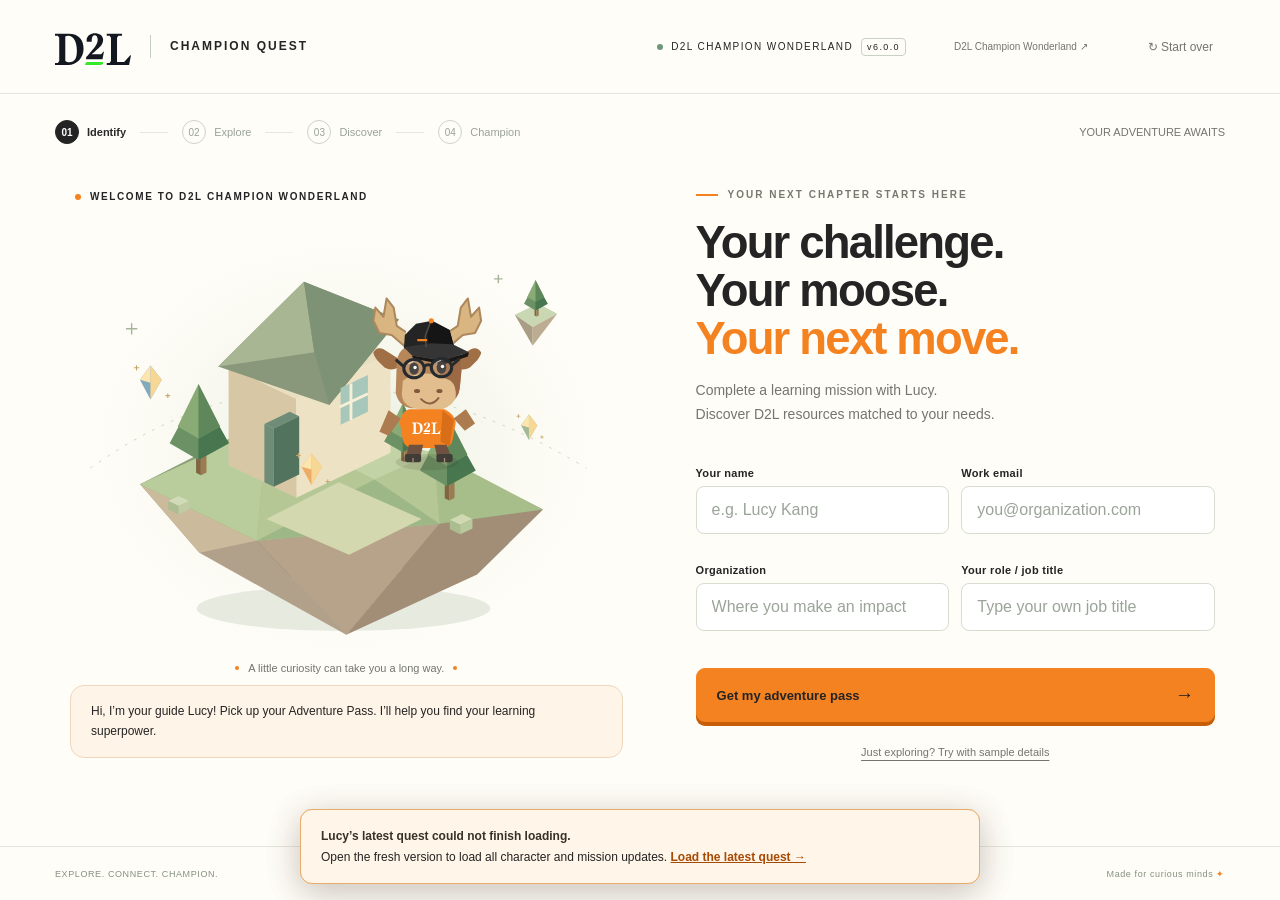
==== commit e8eb68bc: "Update challenge and learning format picks without rebuilding the page" ====
--- a/site/index.html
+++ b/site/index.html
@@ -1,3 +1,3 @@
 <!doctype html>
 <html lang="en"><head><meta charset="UTF-8"><meta name="viewport" content="width=device-width,initial-scale=1"><meta name="theme-color" content="#fffdf8"><meta name="quest-release" content="lucy-wonderland-v6-f4434aa46f"><title>D2L Champion Wonderland v6.0.0 — D2L Champion Quest</title><link rel="stylesheet" href="style.css?v=save-progress-v1"><link rel="stylesheet" href="world.css?v=lucy-wonderland-v6-f4434aa46f-cardqr1"><link rel="stylesheet" href="quest-cards.css?v=lucy-wonderland-v6-f4434aa46f-cardqr1"></head>
-<body><header><a class="brand" href="./" aria-label="Champion Quest home"><img class="d2l-logo" src="./assets/d2l-logo.svg" width="88" height="42" alt="D2L"><i></i><span>CHAMPION QUEST</span></a><div class="edition"><span class="live-dot"></span> D2L CHAMPION WONDERLAND <small>v6.0.0</small></div><a class="text-btn herd-header-link" href="./herd.html" target="_blank" rel="noopener">D2L Champion Wonderland ↗</a><button class="text-btn" id="reset">↻ Start over</button></header><main id="app"></main><footer><span>EXPLORE. CONNECT. CHAMPION.</span><span>Made for curious minds <span class="orange">✦</span></span></footer><script>window.QUEST_RELEASE="lucy-wonderland-v6-f4434aa46f";</script><script src="runtime-config.js?v=lucy-wonderland-v6-f4434aa46f-cardqr1"></script><script src="api-client.js?v=funnel1"></script><script src="visit-funnel.js?v=quest-progress-1"></script><script src="boot.js?v=lucy-wonderland-v6-f4434aa46f-cardqr1"></script><script src="crowd-state.js?v=lucy-wonderland-v6-f4434aa46f-cardqr1"></script><script src="live-transport.js?v=lucy-wonderland-v6-f4434aa46f-cardqr1"></script><script src="world-data.js?v=ground-models-v2"></script><script src="world-navigation.js?v=lucy-wonderland-v6-f4434aa46f-cardqr1"></script><script src="world-environment.js?v=lucy-wonderland-v6-f4434aa46f-cardqr1"></script><script src="world-renderer.js?v=ground-models-v2"></script><script src="world-scenery.js?v=ground-models-v2"></script><script src="world-wonderland.js?v=ground-models-v2"></script><script src="moose-details.js?v=lucy-wonderland-v6-f4434aa46f-cardqr1"></script><script src="mascot.js?v=lucy-wonderland-v6-f4434aa46f-cardqr1"></script><script src="world-effects.js?v=ground-models-v2"></script><script src="moose-search.js?v=lucy-wonderland-v6-f4434aa46f-cardqr1"></script><script src="google-forms-client.js?v=quest-progress-1"></script><script src="private-forms-client.js?v=lucy-wonderland-v6-f4434aa46f-cardqr1"></script><script src="records.js?v=lucy-wonderland-v6-f4434aa46f-cardqr1"></script><script src="world-client.js?v=quest-progress-1"></script><script src="mission-catalog.js?v=lucy-wonderland-v6-f4434aa46f-cardqr1"></script><script src="solution-matching.js?v=lucy-wonderland-v6-f4434aa46f-cardqr1"></script><script src="challenge-catalog.js?v=lucy-wonderland-v6-f4434aa46f-cardqr1"></script><script src="quest-catalog.js?v=lucy-wonderland-v6-f4434aa46f-cardqr1"></script><script src="discovery-ui.js?v=lucy-wonderland-v6-f4434aa46f-cardqr1"></script><script src="lead-ui.js?v=text-matches-1"></script><script src="card-template.js?v=lucy-wonderland-v6-f4434aa46f-cardqr1"></script><script src="card-art.js?v=lucy-wonderland-v6-f4434aa46f-cardqr1"></script><script src="quest-cards.js?v=save-progress-v1"></script><script src="app.js?v=quest-progress-1"></script></body></html>
+<body><header><a class="brand" href="./" aria-label="Champion Quest home"><img class="d2l-logo" src="./assets/d2l-logo.svg" width="88" height="42" alt="D2L"><i></i><span>CHAMPION QUEST</span></a><div class="edition"><span class="live-dot"></span> D2L CHAMPION WONDERLAND <small>v6.0.0</small></div><a class="text-btn herd-header-link" href="./herd.html" target="_blank" rel="noopener">D2L Champion Wonderland ↗</a><button class="text-btn" id="reset">↻ Start over</button></header><main id="app"></main><footer><span>EXPLORE. CONNECT. CHAMPION.</span><span>Made for curious minds <span class="orange">✦</span></span></footer><script>window.QUEST_RELEASE="lucy-wonderland-v6-f4434aa46f";</script><script src="runtime-config.js?v=lucy-wonderland-v6-f4434aa46f-cardqr1"></script><script src="api-client.js?v=funnel1"></script><script src="visit-funnel.js?v=quest-progress-1"></script><script src="boot.js?v=lucy-wonderland-v6-f4434aa46f-cardqr1"></script><script src="crowd-state.js?v=lucy-wonderland-v6-f4434aa46f-cardqr1"></script><script src="live-transport.js?v=lucy-wonderland-v6-f4434aa46f-cardqr1"></script><script src="world-data.js?v=ground-models-v2"></script><script src="world-navigation.js?v=lucy-wonderland-v6-f4434aa46f-cardqr1"></script><script src="world-environment.js?v=lucy-wonderland-v6-f4434aa46f-cardqr1"></script><script src="world-renderer.js?v=ground-models-v2"></script><script src="world-scenery.js?v=ground-models-v2"></script><script src="world-wonderland.js?v=ground-models-v2"></script><script src="moose-details.js?v=lucy-wonderland-v6-f4434aa46f-cardqr1"></script><script src="mascot.js?v=lucy-wonderland-v6-f4434aa46f-cardqr1"></script><script src="world-effects.js?v=ground-models-v2"></script><script src="moose-search.js?v=lucy-wonderland-v6-f4434aa46f-cardqr1"></script><script src="google-forms-client.js?v=quest-progress-1"></script><script src="private-forms-client.js?v=lucy-wonderland-v6-f4434aa46f-cardqr1"></script><script src="records.js?v=lucy-wonderland-v6-f4434aa46f-cardqr1"></script><script src="world-client.js?v=quest-progress-1"></script><script src="mission-catalog.js?v=lucy-wonderland-v6-f4434aa46f-cardqr1"></script><script src="solution-matching.js?v=lucy-wonderland-v6-f4434aa46f-cardqr1"></script><script src="challenge-catalog.js?v=lucy-wonderland-v6-f4434aa46f-cardqr1"></script><script src="quest-catalog.js?v=lucy-wonderland-v6-f4434aa46f-cardqr1"></script><script src="discovery-ui.js?v=stable-multiselect-2"></script><script src="lead-ui.js?v=text-matches-1"></script><script src="card-template.js?v=lucy-wonderland-v6-f4434aa46f-cardqr1"></script><script src="card-art.js?v=lucy-wonderland-v6-f4434aa46f-cardqr1"></script><script src="quest-cards.js?v=save-progress-v1"></script><script src="app.js?v=stable-multiselect-2"></script></body></html>
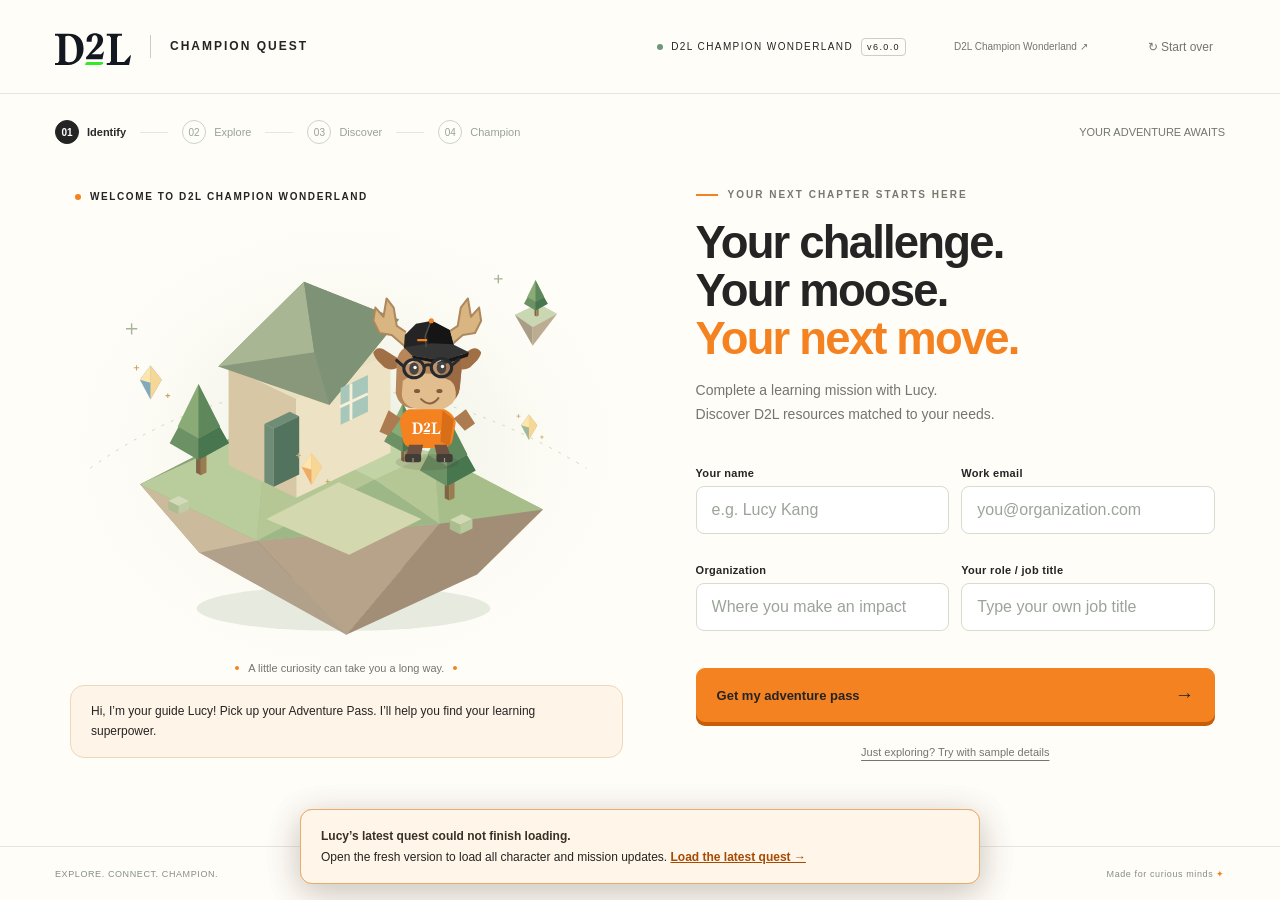
==== commit 078d6c76: "Pan maps with left mouse drag instead of right drag" ====
--- a/site/index.html
+++ b/site/index.html
@@ -1,3 +1,3 @@
 <!doctype html>
 <html lang="en"><head><meta charset="UTF-8"><meta name="viewport" content="width=device-width,initial-scale=1"><meta name="theme-color" content="#fffdf8"><meta name="quest-release" content="lucy-wonderland-v6-f4434aa46f"><title>D2L Champion Wonderland v6.0.0 — D2L Champion Quest</title><link rel="stylesheet" href="style.css?v=save-progress-v1"><link rel="stylesheet" href="world.css?v=lucy-wonderland-v6-f4434aa46f-cardqr1"><link rel="stylesheet" href="quest-cards.css?v=lucy-wonderland-v6-f4434aa46f-cardqr1"></head>
-<body><header><a class="brand" href="./" aria-label="Champion Quest home"><img class="d2l-logo" src="./assets/d2l-logo.svg" width="88" height="42" alt="D2L"><i></i><span>CHAMPION QUEST</span></a><div class="edition"><span class="live-dot"></span> D2L CHAMPION WONDERLAND <small>v6.0.0</small></div><a class="text-btn herd-header-link" href="./herd.html" target="_blank" rel="noopener">D2L Champion Wonderland ↗</a><button class="text-btn" id="reset">↻ Start over</button></header><main id="app"></main><footer><span>EXPLORE. CONNECT. CHAMPION.</span><span>Made for curious minds <span class="orange">✦</span></span></footer><script>window.QUEST_RELEASE="lucy-wonderland-v6-f4434aa46f";</script><script src="runtime-config.js?v=lucy-wonderland-v6-f4434aa46f-cardqr1"></script><script src="api-client.js?v=funnel1"></script><script src="visit-funnel.js?v=quest-progress-1"></script><script src="boot.js?v=lucy-wonderland-v6-f4434aa46f-cardqr1"></script><script src="crowd-state.js?v=lucy-wonderland-v6-f4434aa46f-cardqr1"></script><script src="live-transport.js?v=lucy-wonderland-v6-f4434aa46f-cardqr1"></script><script src="world-data.js?v=ground-models-v2"></script><script src="world-navigation.js?v=lucy-wonderland-v6-f4434aa46f-cardqr1"></script><script src="world-environment.js?v=lucy-wonderland-v6-f4434aa46f-cardqr1"></script><script src="world-renderer.js?v=ground-models-v2"></script><script src="world-scenery.js?v=ground-models-v2"></script><script src="world-wonderland.js?v=ground-models-v2"></script><script src="moose-details.js?v=lucy-wonderland-v6-f4434aa46f-cardqr1"></script><script src="mascot.js?v=lucy-wonderland-v6-f4434aa46f-cardqr1"></script><script src="world-effects.js?v=ground-models-v2"></script><script src="moose-search.js?v=lucy-wonderland-v6-f4434aa46f-cardqr1"></script><script src="google-forms-client.js?v=quest-progress-1"></script><script src="private-forms-client.js?v=lucy-wonderland-v6-f4434aa46f-cardqr1"></script><script src="records.js?v=lucy-wonderland-v6-f4434aa46f-cardqr1"></script><script src="world-client.js?v=quest-progress-1"></script><script src="mission-catalog.js?v=lucy-wonderland-v6-f4434aa46f-cardqr1"></script><script src="solution-matching.js?v=lucy-wonderland-v6-f4434aa46f-cardqr1"></script><script src="challenge-catalog.js?v=lucy-wonderland-v6-f4434aa46f-cardqr1"></script><script src="quest-catalog.js?v=lucy-wonderland-v6-f4434aa46f-cardqr1"></script><script src="discovery-ui.js?v=stable-multiselect-2"></script><script src="lead-ui.js?v=text-matches-1"></script><script src="card-template.js?v=lucy-wonderland-v6-f4434aa46f-cardqr1"></script><script src="card-art.js?v=lucy-wonderland-v6-f4434aa46f-cardqr1"></script><script src="quest-cards.js?v=save-progress-v1"></script><script src="app.js?v=stable-multiselect-2"></script></body></html>
+<body><header><a class="brand" href="./" aria-label="Champion Quest home"><img class="d2l-logo" src="./assets/d2l-logo.svg" width="88" height="42" alt="D2L"><i></i><span>CHAMPION QUEST</span></a><div class="edition"><span class="live-dot"></span> D2L CHAMPION WONDERLAND <small>v6.0.0</small></div><a class="text-btn herd-header-link" href="./herd.html" target="_blank" rel="noopener">D2L Champion Wonderland ↗</a><button class="text-btn" id="reset">↻ Start over</button></header><main id="app"></main><footer><span>EXPLORE. CONNECT. CHAMPION.</span><span>Made for curious minds <span class="orange">✦</span></span></footer><script>window.QUEST_RELEASE="lucy-wonderland-v6-f4434aa46f";</script><script src="runtime-config.js?v=lucy-wonderland-v6-f4434aa46f-cardqr1"></script><script src="api-client.js?v=funnel1"></script><script src="visit-funnel.js?v=quest-progress-1"></script><script src="boot.js?v=lucy-wonderland-v6-f4434aa46f-cardqr1"></script><script src="crowd-state.js?v=lucy-wonderland-v6-f4434aa46f-cardqr1"></script><script src="live-transport.js?v=lucy-wonderland-v6-f4434aa46f-cardqr1"></script><script src="world-data.js?v=ground-models-v2"></script><script src="world-navigation.js?v=lucy-wonderland-v6-f4434aa46f-cardqr1"></script><script src="world-environment.js?v=lucy-wonderland-v6-f4434aa46f-cardqr1"></script><script src="world-renderer.js?v=left-drag-1"></script><script src="world-scenery.js?v=ground-models-v2"></script><script src="world-wonderland.js?v=ground-models-v2"></script><script src="moose-details.js?v=lucy-wonderland-v6-f4434aa46f-cardqr1"></script><script src="mascot.js?v=lucy-wonderland-v6-f4434aa46f-cardqr1"></script><script src="world-effects.js?v=ground-models-v2"></script><script src="moose-search.js?v=lucy-wonderland-v6-f4434aa46f-cardqr1"></script><script src="google-forms-client.js?v=quest-progress-1"></script><script src="private-forms-client.js?v=lucy-wonderland-v6-f4434aa46f-cardqr1"></script><script src="records.js?v=lucy-wonderland-v6-f4434aa46f-cardqr1"></script><script src="world-client.js?v=left-drag-1"></script><script src="mission-catalog.js?v=lucy-wonderland-v6-f4434aa46f-cardqr1"></script><script src="solution-matching.js?v=lucy-wonderland-v6-f4434aa46f-cardqr1"></script><script src="challenge-catalog.js?v=lucy-wonderland-v6-f4434aa46f-cardqr1"></script><script src="quest-catalog.js?v=lucy-wonderland-v6-f4434aa46f-cardqr1"></script><script src="discovery-ui.js?v=stable-multiselect-2"></script><script src="lead-ui.js?v=text-matches-1"></script><script src="card-template.js?v=lucy-wonderland-v6-f4434aa46f-cardqr1"></script><script src="card-art.js?v=lucy-wonderland-v6-f4434aa46f-cardqr1"></script><script src="quest-cards.js?v=save-progress-v1"></script><script src="app.js?v=stable-multiselect-2"></script></body></html>
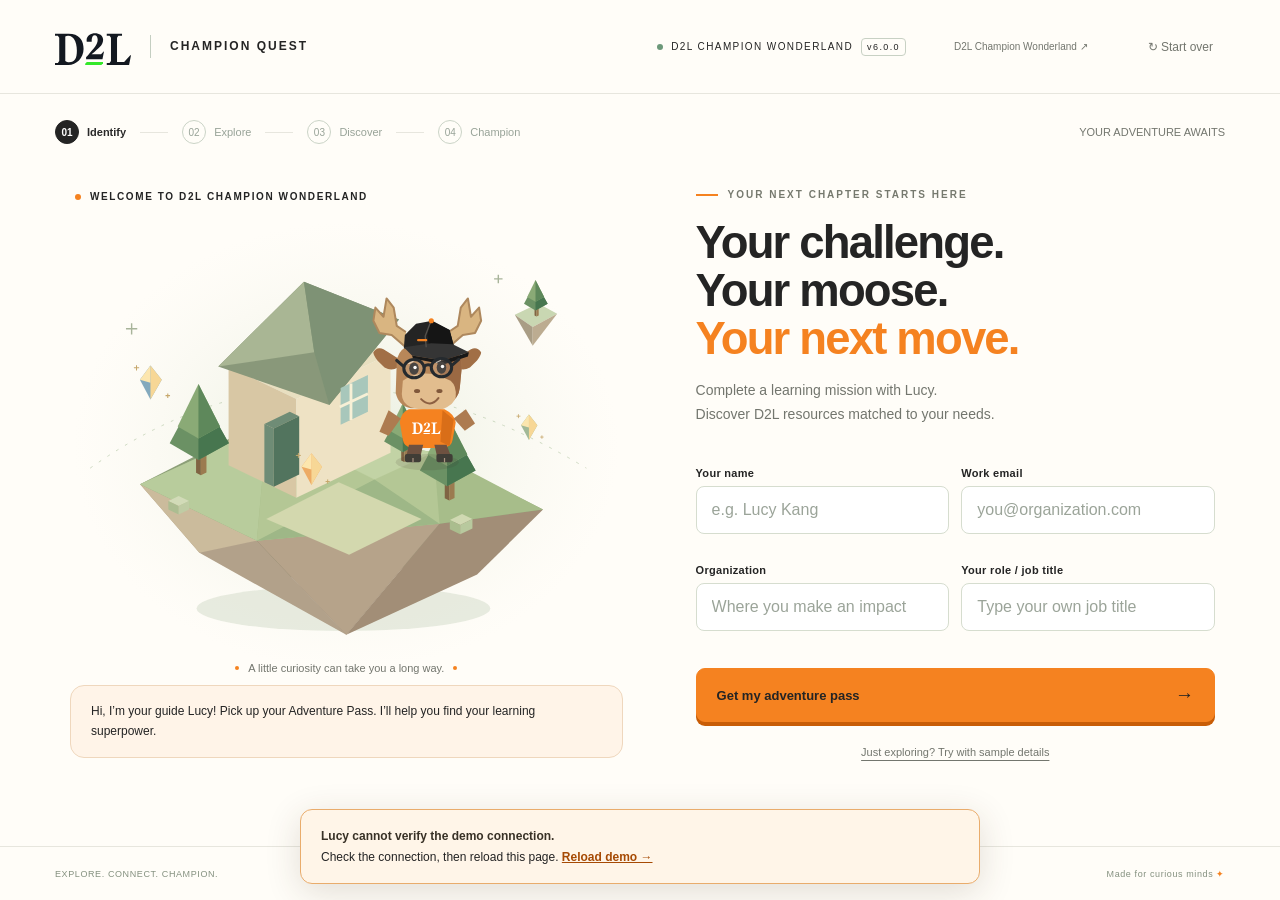
==== commit 98b066ad: "Save questionnaire before creating a moose and joining the world" ====
--- a/site/index.html
+++ b/site/index.html
@@ -1,3 +1,3 @@
 <!doctype html>
 <html lang="en"><head><meta charset="UTF-8"><meta name="viewport" content="width=device-width,initial-scale=1"><meta name="theme-color" content="#fffdf8"><meta name="quest-release" content="lucy-wonderland-v6-f4434aa46f"><title>D2L Champion Wonderland v6.0.0 — D2L Champion Quest</title><link rel="stylesheet" href="style.css?v=save-progress-v1"><link rel="stylesheet" href="world.css?v=lucy-wonderland-v6-f4434aa46f-cardqr1"><link rel="stylesheet" href="quest-cards.css?v=lucy-wonderland-v6-f4434aa46f-cardqr1"></head>
-<body><header><a class="brand" href="./" aria-label="Champion Quest home"><img class="d2l-logo" src="./assets/d2l-logo.svg" width="88" height="42" alt="D2L"><i></i><span>CHAMPION QUEST</span></a><div class="edition"><span class="live-dot"></span> D2L CHAMPION WONDERLAND <small>v6.0.0</small></div><a class="text-btn herd-header-link" href="./herd.html" target="_blank" rel="noopener">D2L Champion Wonderland ↗</a><button class="text-btn" id="reset">↻ Start over</button></header><main id="app"></main><footer><span>EXPLORE. CONNECT. CHAMPION.</span><span>Made for curious minds <span class="orange">✦</span></span></footer><script>window.QUEST_RELEASE="lucy-wonderland-v6-f4434aa46f";</script><script src="runtime-config.js?v=lucy-wonderland-v6-f4434aa46f-cardqr1"></script><script src="api-client.js?v=funnel1"></script><script src="visit-funnel.js?v=quest-progress-1"></script><script src="boot.js?v=lucy-wonderland-v6-f4434aa46f-cardqr1"></script><script src="crowd-state.js?v=lucy-wonderland-v6-f4434aa46f-cardqr1"></script><script src="live-transport.js?v=lucy-wonderland-v6-f4434aa46f-cardqr1"></script><script src="world-data.js?v=ground-models-v2"></script><script src="world-navigation.js?v=lucy-wonderland-v6-f4434aa46f-cardqr1"></script><script src="world-environment.js?v=lucy-wonderland-v6-f4434aa46f-cardqr1"></script><script src="world-renderer.js?v=left-drag-1"></script><script src="world-scenery.js?v=ground-models-v2"></script><script src="world-wonderland.js?v=ground-models-v2"></script><script src="moose-details.js?v=lucy-wonderland-v6-f4434aa46f-cardqr1"></script><script src="mascot.js?v=lucy-wonderland-v6-f4434aa46f-cardqr1"></script><script src="world-effects.js?v=ground-models-v2"></script><script src="moose-search.js?v=lucy-wonderland-v6-f4434aa46f-cardqr1"></script><script src="google-forms-client.js?v=quest-progress-1"></script><script src="private-forms-client.js?v=lucy-wonderland-v6-f4434aa46f-cardqr1"></script><script src="records.js?v=lucy-wonderland-v6-f4434aa46f-cardqr1"></script><script src="world-client.js?v=left-drag-1"></script><script src="mission-catalog.js?v=lucy-wonderland-v6-f4434aa46f-cardqr1"></script><script src="solution-matching.js?v=lucy-wonderland-v6-f4434aa46f-cardqr1"></script><script src="challenge-catalog.js?v=lucy-wonderland-v6-f4434aa46f-cardqr1"></script><script src="quest-catalog.js?v=lucy-wonderland-v6-f4434aa46f-cardqr1"></script><script src="discovery-ui.js?v=stable-multiselect-2"></script><script src="lead-ui.js?v=text-matches-1"></script><script src="card-template.js?v=lucy-wonderland-v6-f4434aa46f-cardqr1"></script><script src="card-art.js?v=lucy-wonderland-v6-f4434aa46f-cardqr1"></script><script src="quest-cards.js?v=save-progress-v1"></script><script src="app.js?v=stable-multiselect-2"></script></body></html>
+<body><header><a class="brand" href="./" aria-label="Champion Quest home"><img class="d2l-logo" src="./assets/d2l-logo.svg" width="88" height="42" alt="D2L"><i></i><span>CHAMPION QUEST</span></a><div class="edition"><span class="live-dot"></span> D2L CHAMPION WONDERLAND <small>v6.0.0</small></div><a class="text-btn herd-header-link" href="./herd.html" target="_blank" rel="noopener">D2L Champion Wonderland ↗</a><button class="text-btn" id="reset">↻ Start over</button></header><main id="app"></main><footer><span>EXPLORE. CONNECT. CHAMPION.</span><span>Made for curious minds <span class="orange">✦</span></span></footer><script>window.QUEST_RELEASE="lucy-wonderland-v6-f4434aa46f";</script><script src="runtime-config.js?v=lucy-wonderland-v6-f4434aa46f-cardqr1"></script><script src="api-client.js?v=funnel1"></script><script src="visit-funnel.js?v=quest-progress-1"></script><script src="boot.js?v=lucy-wonderland-v6-f4434aa46f-cardqr1"></script><script src="crowd-state.js?v=lucy-wonderland-v6-f4434aa46f-cardqr1"></script><script src="live-transport.js?v=lucy-wonderland-v6-f4434aa46f-cardqr1"></script><script src="world-data.js?v=ground-models-v2"></script><script src="world-navigation.js?v=lucy-wonderland-v6-f4434aa46f-cardqr1"></script><script src="world-environment.js?v=lucy-wonderland-v6-f4434aa46f-cardqr1"></script><script src="world-renderer.js?v=left-drag-1"></script><script src="world-scenery.js?v=ground-models-v2"></script><script src="world-wonderland.js?v=ground-models-v2"></script><script src="moose-details.js?v=lucy-wonderland-v6-f4434aa46f-cardqr1"></script><script src="mascot.js?v=lucy-wonderland-v6-f4434aa46f-cardqr1"></script><script src="world-effects.js?v=ground-models-v2"></script><script src="moose-search.js?v=lucy-wonderland-v6-f4434aa46f-cardqr1"></script><script src="google-forms-client.js?v=quest-progress-1"></script><script src="private-forms-client.js?v=lucy-wonderland-v6-f4434aa46f-cardqr1"></script><script src="records.js?v=form-first-1"></script><script src="world-client.js?v=form-first-1"></script><script src="mission-catalog.js?v=lucy-wonderland-v6-f4434aa46f-cardqr1"></script><script src="solution-matching.js?v=lucy-wonderland-v6-f4434aa46f-cardqr1"></script><script src="challenge-catalog.js?v=lucy-wonderland-v6-f4434aa46f-cardqr1"></script><script src="quest-catalog.js?v=lucy-wonderland-v6-f4434aa46f-cardqr1"></script><script src="discovery-ui.js?v=stable-multiselect-2"></script><script src="lead-ui.js?v=form-first-1"></script><script src="card-template.js?v=lucy-wonderland-v6-f4434aa46f-cardqr1"></script><script src="card-art.js?v=lucy-wonderland-v6-f4434aa46f-cardqr1"></script><script src="quest-cards.js?v=form-first-1"></script><script src="app.js?v=form-first-1"></script></body></html>
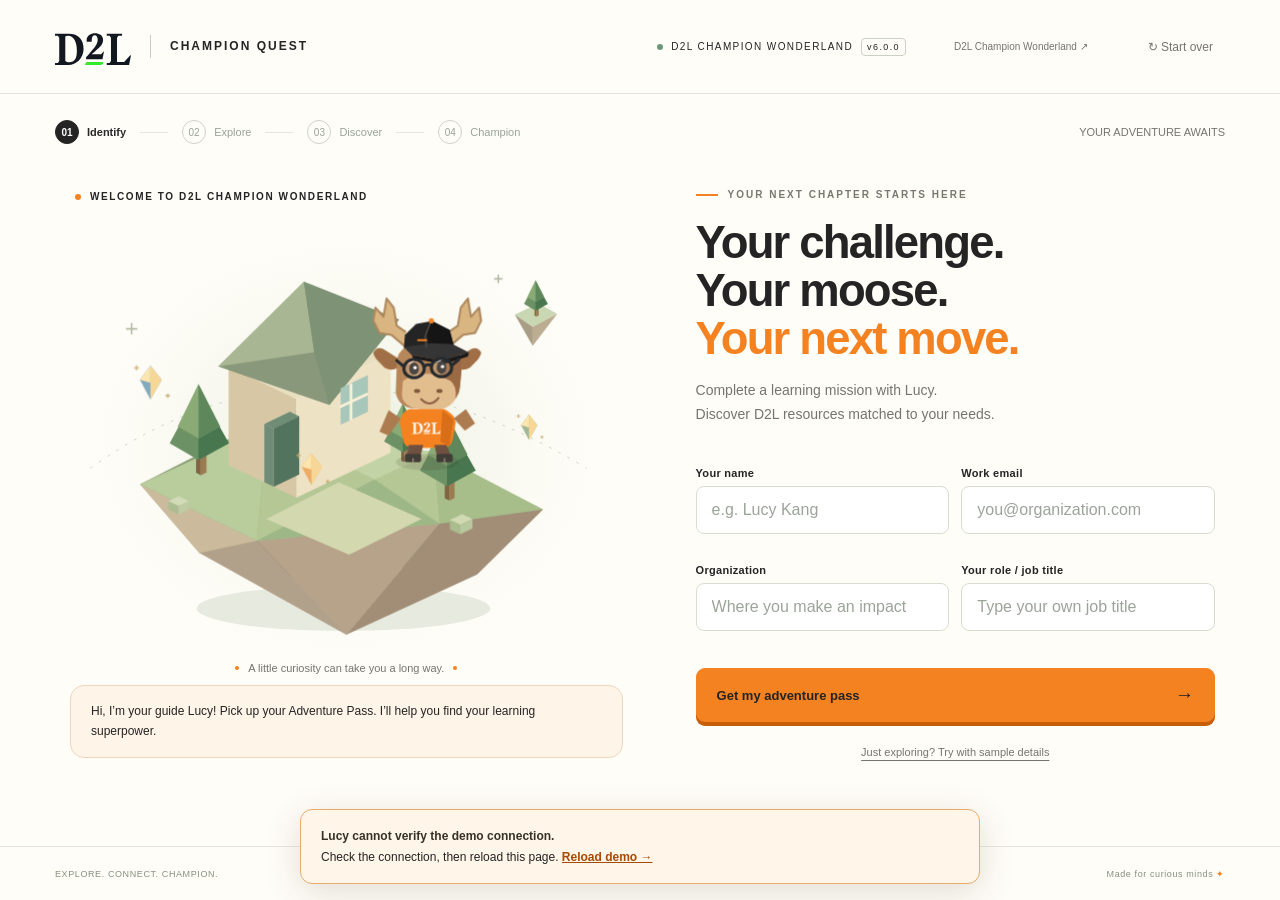
==== commit 2fc88bd0: "Reconnect a completed moose after refreshing the form-first journey" ====
--- a/site/index.html
+++ b/site/index.html
@@ -1,3 +1,3 @@
 <!doctype html>
 <html lang="en"><head><meta charset="UTF-8"><meta name="viewport" content="width=device-width,initial-scale=1"><meta name="theme-color" content="#fffdf8"><meta name="quest-release" content="lucy-wonderland-v6-f4434aa46f"><title>D2L Champion Wonderland v6.0.0 — D2L Champion Quest</title><link rel="stylesheet" href="style.css?v=save-progress-v1"><link rel="stylesheet" href="world.css?v=lucy-wonderland-v6-f4434aa46f-cardqr1"><link rel="stylesheet" href="quest-cards.css?v=lucy-wonderland-v6-f4434aa46f-cardqr1"></head>
-<body><header><a class="brand" href="./" aria-label="Champion Quest home"><img class="d2l-logo" src="./assets/d2l-logo.svg" width="88" height="42" alt="D2L"><i></i><span>CHAMPION QUEST</span></a><div class="edition"><span class="live-dot"></span> D2L CHAMPION WONDERLAND <small>v6.0.0</small></div><a class="text-btn herd-header-link" href="./herd.html" target="_blank" rel="noopener">D2L Champion Wonderland ↗</a><button class="text-btn" id="reset">↻ Start over</button></header><main id="app"></main><footer><span>EXPLORE. CONNECT. CHAMPION.</span><span>Made for curious minds <span class="orange">✦</span></span></footer><script>window.QUEST_RELEASE="lucy-wonderland-v6-f4434aa46f";</script><script src="runtime-config.js?v=lucy-wonderland-v6-f4434aa46f-cardqr1"></script><script src="api-client.js?v=funnel1"></script><script src="visit-funnel.js?v=quest-progress-1"></script><script src="boot.js?v=lucy-wonderland-v6-f4434aa46f-cardqr1"></script><script src="crowd-state.js?v=lucy-wonderland-v6-f4434aa46f-cardqr1"></script><script src="live-transport.js?v=lucy-wonderland-v6-f4434aa46f-cardqr1"></script><script src="world-data.js?v=ground-models-v2"></script><script src="world-navigation.js?v=lucy-wonderland-v6-f4434aa46f-cardqr1"></script><script src="world-environment.js?v=lucy-wonderland-v6-f4434aa46f-cardqr1"></script><script src="world-renderer.js?v=left-drag-1"></script><script src="world-scenery.js?v=ground-models-v2"></script><script src="world-wonderland.js?v=ground-models-v2"></script><script src="moose-details.js?v=lucy-wonderland-v6-f4434aa46f-cardqr1"></script><script src="mascot.js?v=lucy-wonderland-v6-f4434aa46f-cardqr1"></script><script src="world-effects.js?v=ground-models-v2"></script><script src="moose-search.js?v=lucy-wonderland-v6-f4434aa46f-cardqr1"></script><script src="google-forms-client.js?v=quest-progress-1"></script><script src="private-forms-client.js?v=lucy-wonderland-v6-f4434aa46f-cardqr1"></script><script src="records.js?v=form-first-1"></script><script src="world-client.js?v=form-first-1"></script><script src="mission-catalog.js?v=lucy-wonderland-v6-f4434aa46f-cardqr1"></script><script src="solution-matching.js?v=lucy-wonderland-v6-f4434aa46f-cardqr1"></script><script src="challenge-catalog.js?v=lucy-wonderland-v6-f4434aa46f-cardqr1"></script><script src="quest-catalog.js?v=lucy-wonderland-v6-f4434aa46f-cardqr1"></script><script src="discovery-ui.js?v=stable-multiselect-2"></script><script src="lead-ui.js?v=form-first-1"></script><script src="card-template.js?v=lucy-wonderland-v6-f4434aa46f-cardqr1"></script><script src="card-art.js?v=lucy-wonderland-v6-f4434aa46f-cardqr1"></script><script src="quest-cards.js?v=form-first-1"></script><script src="app.js?v=form-first-1"></script></body></html>
+<body><header><a class="brand" href="./" aria-label="Champion Quest home"><img class="d2l-logo" src="./assets/d2l-logo.svg" width="88" height="42" alt="D2L"><i></i><span>CHAMPION QUEST</span></a><div class="edition"><span class="live-dot"></span> D2L CHAMPION WONDERLAND <small>v6.0.0</small></div><a class="text-btn herd-header-link" href="./herd.html" target="_blank" rel="noopener">D2L Champion Wonderland ↗</a><button class="text-btn" id="reset">↻ Start over</button></header><main id="app"></main><footer><span>EXPLORE. CONNECT. CHAMPION.</span><span>Made for curious minds <span class="orange">✦</span></span></footer><script>window.QUEST_RELEASE="lucy-wonderland-v6-f4434aa46f";</script><script src="runtime-config.js?v=lucy-wonderland-v6-f4434aa46f-cardqr1"></script><script src="api-client.js?v=funnel1"></script><script src="visit-funnel.js?v=quest-progress-1"></script><script src="boot.js?v=lucy-wonderland-v6-f4434aa46f-cardqr1"></script><script src="crowd-state.js?v=lucy-wonderland-v6-f4434aa46f-cardqr1"></script><script src="live-transport.js?v=lucy-wonderland-v6-f4434aa46f-cardqr1"></script><script src="world-data.js?v=ground-models-v2"></script><script src="world-navigation.js?v=lucy-wonderland-v6-f4434aa46f-cardqr1"></script><script src="world-environment.js?v=lucy-wonderland-v6-f4434aa46f-cardqr1"></script><script src="world-renderer.js?v=left-drag-1"></script><script src="world-scenery.js?v=ground-models-v2"></script><script src="world-wonderland.js?v=ground-models-v2"></script><script src="moose-details.js?v=lucy-wonderland-v6-f4434aa46f-cardqr1"></script><script src="mascot.js?v=lucy-wonderland-v6-f4434aa46f-cardqr1"></script><script src="world-effects.js?v=ground-models-v2"></script><script src="moose-search.js?v=lucy-wonderland-v6-f4434aa46f-cardqr1"></script><script src="google-forms-client.js?v=quest-progress-1"></script><script src="private-forms-client.js?v=lucy-wonderland-v6-f4434aa46f-cardqr1"></script><script src="records.js?v=form-first-1"></script><script src="world-client.js?v=form-first-1"></script><script src="mission-catalog.js?v=lucy-wonderland-v6-f4434aa46f-cardqr1"></script><script src="solution-matching.js?v=lucy-wonderland-v6-f4434aa46f-cardqr1"></script><script src="challenge-catalog.js?v=lucy-wonderland-v6-f4434aa46f-cardqr1"></script><script src="quest-catalog.js?v=lucy-wonderland-v6-f4434aa46f-cardqr1"></script><script src="discovery-ui.js?v=stable-multiselect-2"></script><script src="lead-ui.js?v=form-first-1"></script><script src="card-template.js?v=lucy-wonderland-v6-f4434aa46f-cardqr1"></script><script src="card-art.js?v=lucy-wonderland-v6-f4434aa46f-cardqr1"></script><script src="quest-cards.js?v=form-first-1"></script><script src="app.js?v=form-first-2"></script></body></html>
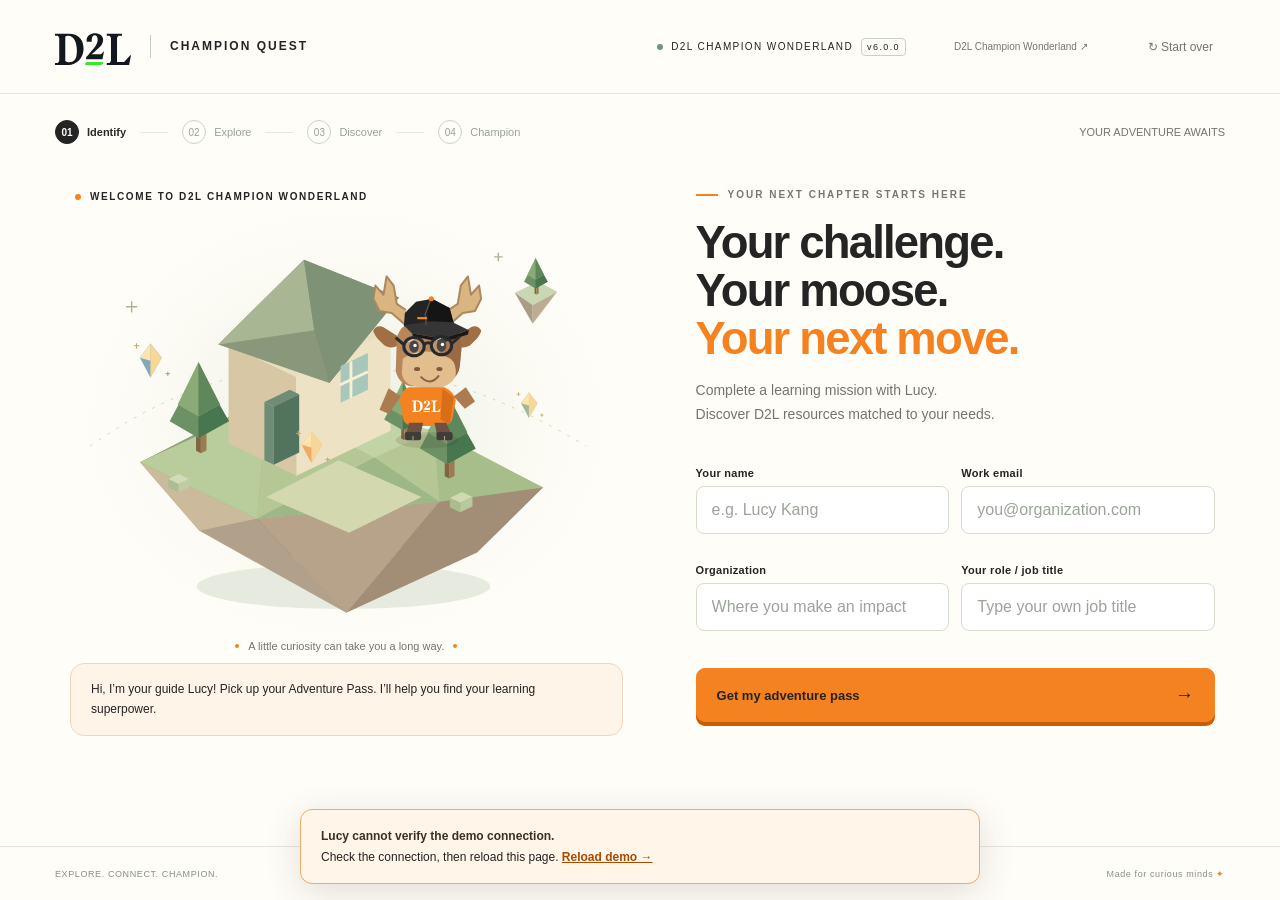
==== commit a0bbf674: "Remove the sample-details entry from the visitor questionnaire" ====
--- a/site/index.html
+++ b/site/index.html
@@ -1,3 +1,3 @@
 <!doctype html>
 <html lang="en"><head><meta charset="UTF-8"><meta name="viewport" content="width=device-width,initial-scale=1"><meta name="theme-color" content="#fffdf8"><meta name="quest-release" content="lucy-wonderland-v6-f4434aa46f"><title>D2L Champion Wonderland v6.0.0 — D2L Champion Quest</title><link rel="stylesheet" href="style.css?v=save-progress-v1"><link rel="stylesheet" href="world.css?v=lucy-wonderland-v6-f4434aa46f-cardqr1"><link rel="stylesheet" href="quest-cards.css?v=lucy-wonderland-v6-f4434aa46f-cardqr1"></head>
-<body><header><a class="brand" href="./" aria-label="Champion Quest home"><img class="d2l-logo" src="./assets/d2l-logo.svg" width="88" height="42" alt="D2L"><i></i><span>CHAMPION QUEST</span></a><div class="edition"><span class="live-dot"></span> D2L CHAMPION WONDERLAND <small>v6.0.0</small></div><a class="text-btn herd-header-link" href="./herd.html" target="_blank" rel="noopener">D2L Champion Wonderland ↗</a><button class="text-btn" id="reset">↻ Start over</button></header><main id="app"></main><footer><span>EXPLORE. CONNECT. CHAMPION.</span><span>Made for curious minds <span class="orange">✦</span></span></footer><script>window.QUEST_RELEASE="lucy-wonderland-v6-f4434aa46f";</script><script src="runtime-config.js?v=lucy-wonderland-v6-f4434aa46f-cardqr1"></script><script src="api-client.js?v=funnel1"></script><script src="visit-funnel.js?v=quest-progress-1"></script><script src="boot.js?v=lucy-wonderland-v6-f4434aa46f-cardqr1"></script><script src="crowd-state.js?v=lucy-wonderland-v6-f4434aa46f-cardqr1"></script><script src="live-transport.js?v=lucy-wonderland-v6-f4434aa46f-cardqr1"></script><script src="world-data.js?v=ground-models-v2"></script><script src="world-navigation.js?v=lucy-wonderland-v6-f4434aa46f-cardqr1"></script><script src="world-environment.js?v=lucy-wonderland-v6-f4434aa46f-cardqr1"></script><script src="world-renderer.js?v=left-drag-1"></script><script src="world-scenery.js?v=ground-models-v2"></script><script src="world-wonderland.js?v=ground-models-v2"></script><script src="moose-details.js?v=lucy-wonderland-v6-f4434aa46f-cardqr1"></script><script src="mascot.js?v=lucy-wonderland-v6-f4434aa46f-cardqr1"></script><script src="world-effects.js?v=ground-models-v2"></script><script src="moose-search.js?v=lucy-wonderland-v6-f4434aa46f-cardqr1"></script><script src="google-forms-client.js?v=quest-progress-1"></script><script src="private-forms-client.js?v=lucy-wonderland-v6-f4434aa46f-cardqr1"></script><script src="records.js?v=form-first-1"></script><script src="world-client.js?v=form-first-1"></script><script src="mission-catalog.js?v=lucy-wonderland-v6-f4434aa46f-cardqr1"></script><script src="solution-matching.js?v=lucy-wonderland-v6-f4434aa46f-cardqr1"></script><script src="challenge-catalog.js?v=lucy-wonderland-v6-f4434aa46f-cardqr1"></script><script src="quest-catalog.js?v=lucy-wonderland-v6-f4434aa46f-cardqr1"></script><script src="discovery-ui.js?v=stable-multiselect-2"></script><script src="lead-ui.js?v=form-first-1"></script><script src="card-template.js?v=lucy-wonderland-v6-f4434aa46f-cardqr1"></script><script src="card-art.js?v=lucy-wonderland-v6-f4434aa46f-cardqr1"></script><script src="quest-cards.js?v=form-first-1"></script><script src="app.js?v=form-first-2"></script></body></html>
+<body><header><a class="brand" href="./" aria-label="Champion Quest home"><img class="d2l-logo" src="./assets/d2l-logo.svg" width="88" height="42" alt="D2L"><i></i><span>CHAMPION QUEST</span></a><div class="edition"><span class="live-dot"></span> D2L CHAMPION WONDERLAND <small>v6.0.0</small></div><a class="text-btn herd-header-link" href="./herd.html" target="_blank" rel="noopener">D2L Champion Wonderland ↗</a><button class="text-btn" id="reset">↻ Start over</button></header><main id="app"></main><footer><span>EXPLORE. CONNECT. CHAMPION.</span><span>Made for curious minds <span class="orange">✦</span></span></footer><script>window.QUEST_RELEASE="lucy-wonderland-v6-f4434aa46f";</script><script src="runtime-config.js?v=lucy-wonderland-v6-f4434aa46f-cardqr1"></script><script src="api-client.js?v=funnel1"></script><script src="visit-funnel.js?v=quest-progress-1"></script><script src="boot.js?v=lucy-wonderland-v6-f4434aa46f-cardqr1"></script><script src="crowd-state.js?v=lucy-wonderland-v6-f4434aa46f-cardqr1"></script><script src="live-transport.js?v=lucy-wonderland-v6-f4434aa46f-cardqr1"></script><script src="world-data.js?v=ground-models-v2"></script><script src="world-navigation.js?v=lucy-wonderland-v6-f4434aa46f-cardqr1"></script><script src="world-environment.js?v=lucy-wonderland-v6-f4434aa46f-cardqr1"></script><script src="world-renderer.js?v=left-drag-1"></script><script src="world-scenery.js?v=ground-models-v2"></script><script src="world-wonderland.js?v=ground-models-v2"></script><script src="moose-details.js?v=lucy-wonderland-v6-f4434aa46f-cardqr1"></script><script src="mascot.js?v=lucy-wonderland-v6-f4434aa46f-cardqr1"></script><script src="world-effects.js?v=ground-models-v2"></script><script src="moose-search.js?v=lucy-wonderland-v6-f4434aa46f-cardqr1"></script><script src="google-forms-client.js?v=quest-progress-1"></script><script src="private-forms-client.js?v=lucy-wonderland-v6-f4434aa46f-cardqr1"></script><script src="records.js?v=form-first-1"></script><script src="world-client.js?v=form-first-1"></script><script src="mission-catalog.js?v=lucy-wonderland-v6-f4434aa46f-cardqr1"></script><script src="solution-matching.js?v=lucy-wonderland-v6-f4434aa46f-cardqr1"></script><script src="challenge-catalog.js?v=lucy-wonderland-v6-f4434aa46f-cardqr1"></script><script src="quest-catalog.js?v=lucy-wonderland-v6-f4434aa46f-cardqr1"></script><script src="discovery-ui.js?v=stable-multiselect-2"></script><script src="lead-ui.js?v=form-first-1"></script><script src="card-template.js?v=lucy-wonderland-v6-f4434aa46f-cardqr1"></script><script src="card-art.js?v=lucy-wonderland-v6-f4434aa46f-cardqr1"></script><script src="quest-cards.js?v=form-first-1"></script><script src="app.js?v=no-sample-1"></script></body></html>
